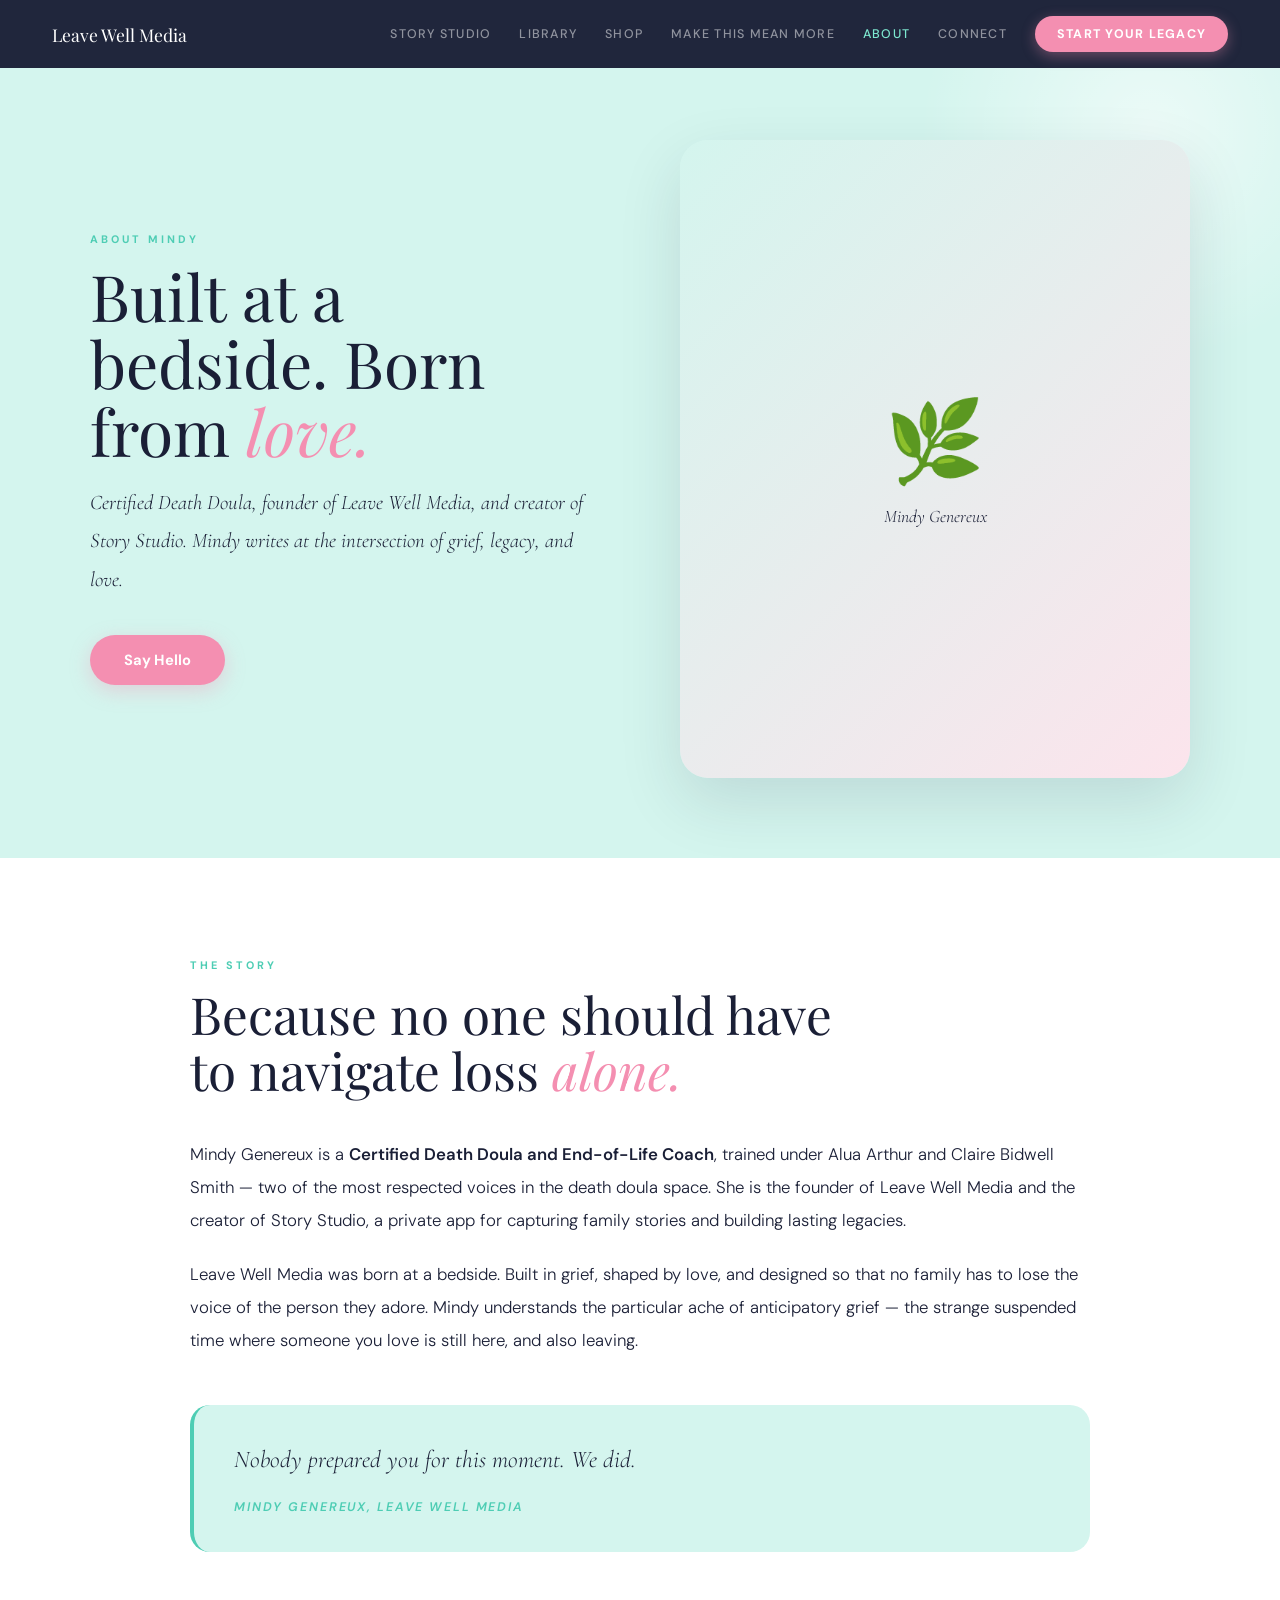
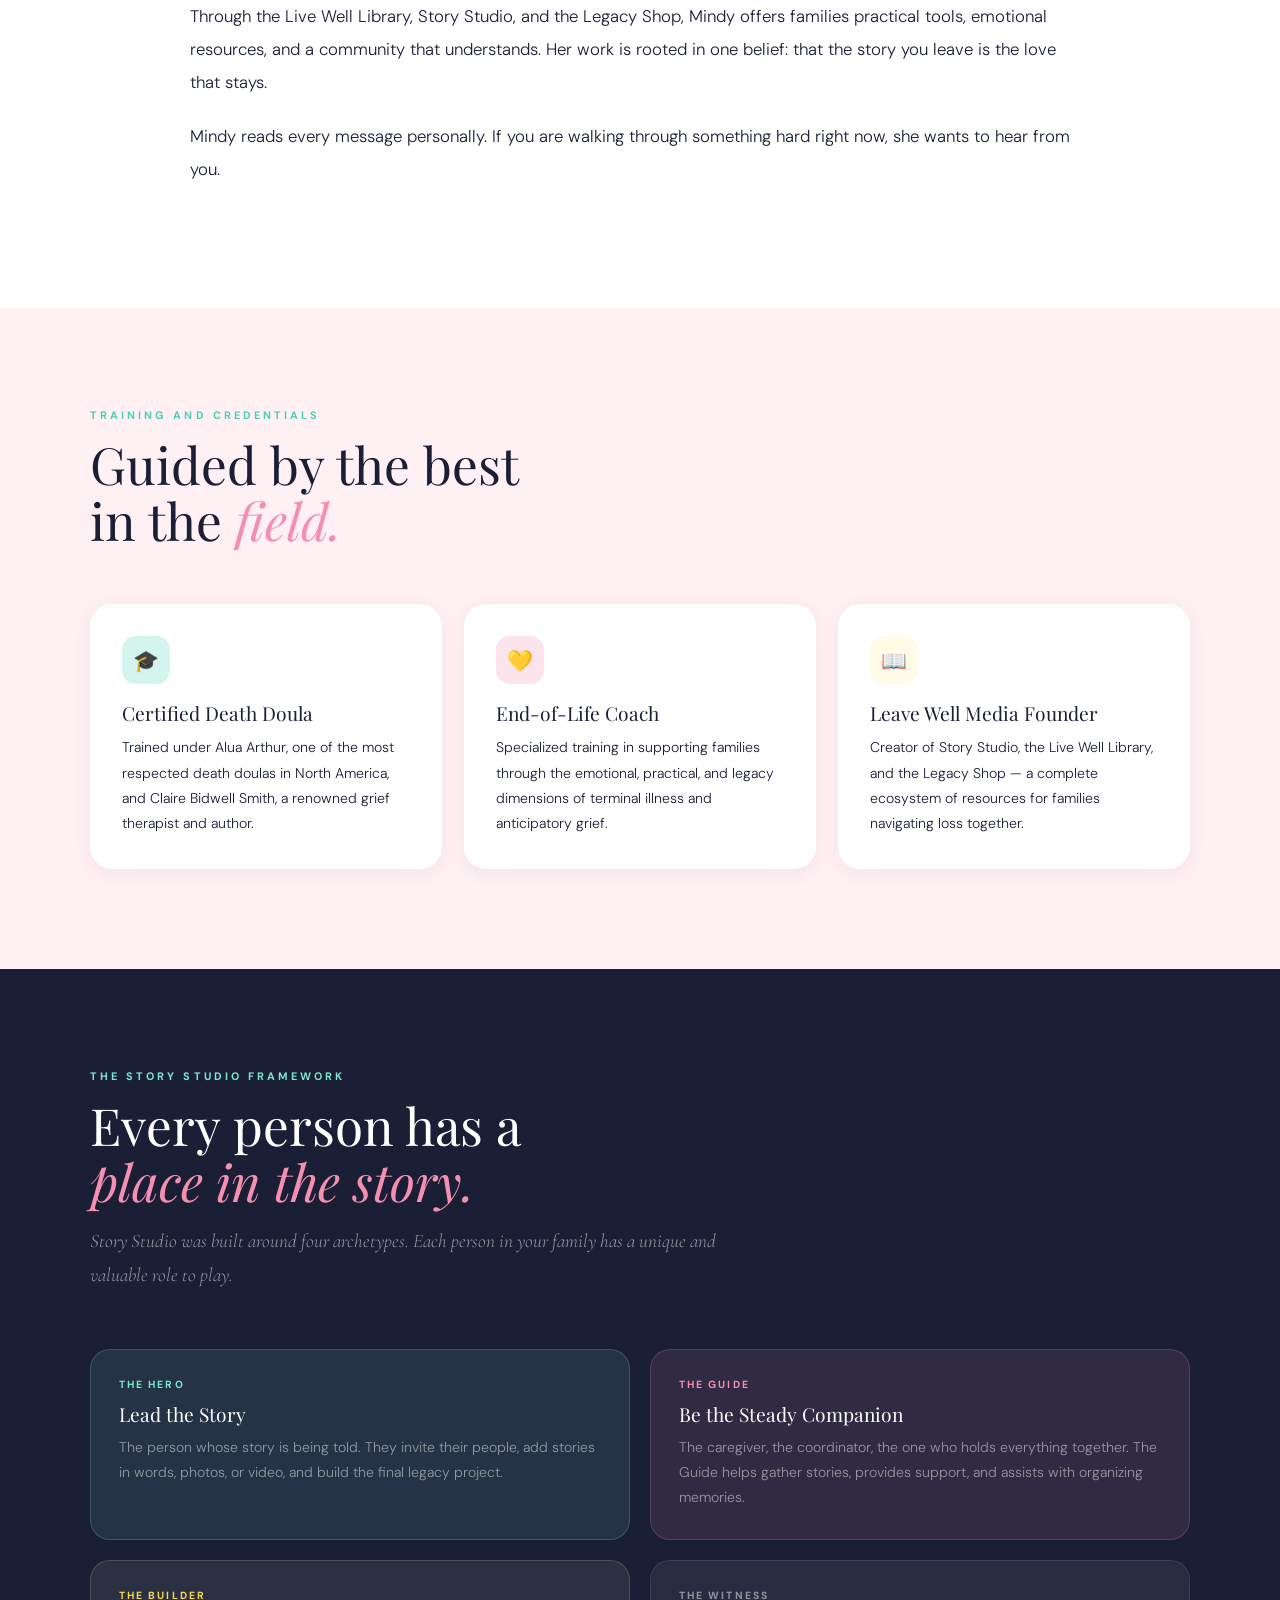
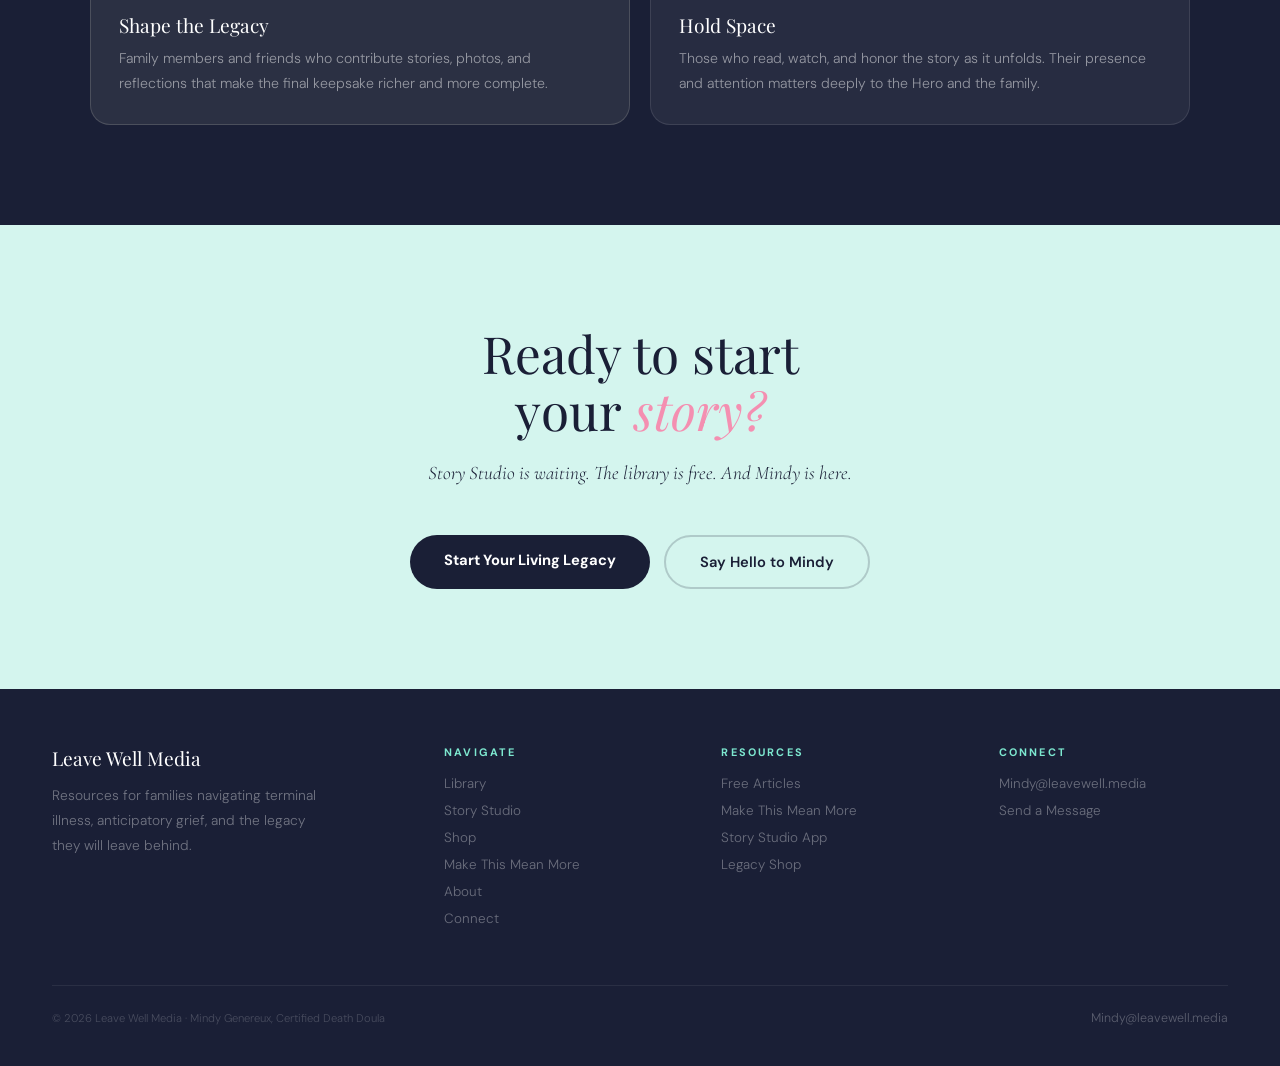
==== about/index.html @ 7abf04f5 "Force refresh all HTML files for deployment Made-with: Cursor" ====
<!DOCTYPE html>
<html lang="en">
<head>
<meta charset="UTF-8"><meta name="viewport" content="width=device-width, initial-scale=1.0">
<title>About Mindy Genereux | Leave Well Media</title>
<meta name="description" content="Mindy Genereux is a Certified Death Doula, founder of Leave Well Media, and creator of Story Studio. Trained under Alua Arthur and Claire Bidwell Smith.">
<link rel="preconnect" href="https://fonts.googleapis.com">
<link href="https://fonts.googleapis.com/css2?family=Playfair+Display:ital,wght@0,400;0,700;1,400&family=DM+Sans:wght@300;400;500;600;700&family=Cormorant+Garamond:ital,wght@0,300;0,400;1,300&display=swap" rel="stylesheet">
<style>
:root{--mint:#7de8d0;--mint-bg:#d4f5ee;--mint-deep:#4ecdb4;--pink:#f48fb1;--pink-light:#fce4ec;--blush:#fff0f4;--yellow:#fffbe6;--navy:#1a1f36;--white:#ffffff;--text:#2d3748;--cream:#fafffe;}
*{box-sizing:border-box;margin:0;padding:0;}
html{scroll-behavior:smooth;}
body{font-family:'DM Sans',sans-serif;font-weight:300;overflow-x:hidden;background:var(--cream);}
nav{position:fixed;top:0;left:0;right:0;z-index:100;padding:16px 52px;display:flex;justify-content:space-between;align-items:center;background:rgba(26,31,54,0.97);backdrop-filter:blur(10px);}
.nav-logo{font-family:'Playfair Display',serif;font-size:1.1rem;color:var(--white);text-decoration:none;}
.nav-links{display:flex;gap:28px;align-items:center;}
.nav-links a{font-size:0.78rem;font-weight:500;letter-spacing:0.1em;text-transform:uppercase;color:rgba(255,255,255,0.5);text-decoration:none;transition:color 0.2s;}
.nav-links a:hover,.nav-links a.active{color:var(--mint);}
.nav-cta{background:var(--pink);color:var(--white)!important;font-size:0.82rem;font-weight:700!important;padding:10px 22px;border-radius:22px;box-shadow:0 4px 14px rgba(244,143,177,0.35);transition:transform 0.2s;}
.nav-cta:hover{transform:translateY(-1px);}

/* HERO */
.hero{padding:140px 52px 80px;background:var(--mint-bg);position:relative;overflow:hidden;}
.hero::before{content:'';position:absolute;top:-120px;right:-120px;width:500px;height:500px;background:radial-gradient(circle,rgba(255,255,255,0.55)0%,transparent 65%);}
.hero-inner{max-width:1100px;margin:0 auto;display:grid;grid-template-columns:1fr 1fr;gap:80px;align-items:center;position:relative;z-index:1;}
.hero-eyebrow{font-size:0.68rem;font-weight:700;letter-spacing:0.28em;text-transform:uppercase;color:var(--mint-deep);display:block;margin-bottom:16px;}
.hero h1{font-family:'Playfair Display',serif;font-size:clamp(2.8rem,5vw,5rem);font-weight:400;color:var(--navy);line-height:1.05;margin-bottom:20px;}
.hero h1 em{font-style:italic;color:var(--pink);}
.hero-sub{font-family:'Cormorant Garamond',serif;font-size:1.3rem;font-style:italic;color:var(--navy);line-height:1.85;margin-bottom:36px;}
.btn-pink{background:var(--pink);color:var(--white);font-size:0.92rem;font-weight:700;padding:15px 34px;border-radius:28px;text-decoration:none;box-shadow:0 6px 20px rgba(244,143,177,0.35);transition:all 0.25s;display:inline-block;}
.btn-pink:hover{transform:translateY(-2px);}
.hero-photo{background:linear-gradient(135deg,var(--mint-bg),var(--pink-light));border-radius:28px;aspect-ratio:4/5;display:flex;align-items:center;justify-content:center;box-shadow:0 24px 64px rgba(26,31,54,0.12);}
.hero-photo-placeholder{text-align:center;}
.hero-photo-placeholder span{font-size:5rem;display:block;margin-bottom:12px;}
.hero-photo-placeholder p{font-family:'Cormorant Garamond',serif;font-size:1.1rem;font-style:italic;color:var(--navy);}

/* BIO */
.bio{padding:100px 52px;background:var(--white);}
.bio-inner{max-width:900px;margin:0 auto;}
.eyebrow{font-size:0.68rem;font-weight:700;letter-spacing:0.28em;text-transform:uppercase;color:var(--mint-deep);display:block;margin-bottom:14px;}
.bio h2{font-family:'Playfair Display',serif;font-size:clamp(2.2rem,4vw,3.6rem);font-weight:400;color:var(--navy);line-height:1.1;margin-bottom:40px;}
.bio h2 em{font-style:italic;color:var(--pink);}
.bio-text p{font-family:'DM Sans',sans-serif;font-size:1.05rem;color:var(--navy);line-height:1.95;margin-bottom:22px;}
.bio-text p strong{font-weight:600;color:var(--navy);opacity:1;}
.bio-quote{background:var(--mint-bg);border-radius:20px;padding:36px 40px;margin:48px 0;border-left:4px solid var(--mint-deep);}
.bio-quote blockquote{font-family:'Cormorant Garamond',serif;font-size:1.5rem;font-style:italic;font-weight:300;color:var(--navy);line-height:1.6;margin-bottom:16px;}
.bio-quote cite{font-size:0.78rem;font-weight:600;letter-spacing:0.15em;text-transform:uppercase;color:var(--mint-deep);}

/* TRAINING */
.training{padding:100px 52px;background:var(--blush);}
.training-inner{max-width:1100px;margin:0 auto;}
.training h2{font-family:'Playfair Display',serif;font-size:clamp(2.2rem,4vw,3.4rem);font-weight:400;color:var(--navy);line-height:1.1;margin-bottom:56px;}
.training h2 em{font-style:italic;color:var(--pink);}
.training-grid{display:grid;grid-template-columns:repeat(3,1fr);gap:22px;}
.training-card{background:var(--white);border-radius:22px;padding:32px;box-shadow:0 4px 20px rgba(26,31,54,0.06);}
.tc-icon{width:48px;height:48px;border-radius:14px;display:flex;align-items:center;justify-content:center;font-size:1.3rem;margin-bottom:18px;}
.tc-mint{background:var(--mint-bg);}
.tc-pink{background:var(--pink-light);}
.tc-yellow{background:var(--yellow);}
.training-card h3{font-family:'Playfair Display',serif;font-size:1.2rem;font-weight:400;color:var(--navy);margin-bottom:10px;line-height:1.2;}
.training-card p{font-size:0.88rem;color:var(--navy);line-height:1.8;}

/* ARCHETYPES */
.archetypes{padding:100px 52px;background:var(--navy);}
.arch-inner{max-width:1100px;margin:0 auto;}
.arch-eyebrow{font-size:0.68rem;font-weight:700;letter-spacing:0.28em;text-transform:uppercase;color:var(--mint);display:block;margin-bottom:14px;}
.archetypes h2{font-family:'Playfair Display',serif;font-size:clamp(2.2rem,4vw,3.4rem);font-weight:400;color:var(--white);line-height:1.1;margin-bottom:16px;}
.archetypes h2 em{font-style:italic;color:var(--pink);}
.arch-sub{font-family:'Cormorant Garamond',serif;font-size:1.2rem;font-style:italic;color:rgba(255,255,255,0.55);line-height:1.75;max-width:640px;margin-bottom:56px;}
.arch-grid{display:grid;grid-template-columns:repeat(2,1fr);gap:20px;}
.arch-card{border-radius:20px;padding:28px;}
.arch-mint{background:rgba(125,232,208,0.1);border:1px solid rgba(125,232,208,0.2);}
.arch-pink{background:rgba(244,143,177,0.1);border:1px solid rgba(244,143,177,0.2);}
.arch-yellow{background:rgba(255,251,230,0.08);border:1px solid rgba(255,251,230,0.15);}
.arch-white{background:rgba(255,255,255,0.06);border:1px solid rgba(255,255,255,0.1);}
.arch-label{font-size:0.65rem;font-weight:700;letter-spacing:0.2em;text-transform:uppercase;color:var(--mint);display:block;margin-bottom:10px;}
.arch-pink .arch-label{color:var(--pink);}
.arch-yellow .arch-label{color:#f9d94e;}
.arch-white .arch-label{color:rgba(255,255,255,0.5);}
.arch-card h3{font-family:'Playfair Display',serif;font-size:1.2rem;font-weight:400;color:var(--white);margin-bottom:8px;}
.arch-card p{font-size:0.88rem;color:rgba(255,255,255,0.5);line-height:1.8;}

/* CTA */
.cta{padding:100px 52px;background:var(--mint-bg);text-align:center;}
.cta h2{font-family:'Playfair Display',serif;font-size:clamp(2.4rem,4vw,4rem);font-weight:400;color:var(--navy);line-height:1.1;max-width:680px;margin:0 auto 18px;}
.cta h2 em{font-style:italic;color:var(--pink);}
.cta p{font-family:'Cormorant Garamond',serif;font-size:1.2rem;font-style:italic;color:var(--navy);max-width:480px;margin:0 auto 44px;line-height:1.85;}
.cta-btns{display:flex;gap:14px;justify-content:center;flex-wrap:wrap;}
.btn-navy{background:var(--navy);color:var(--white);font-size:0.92rem;font-weight:700;padding:15px 34px;border-radius:28px;text-decoration:none;transition:all 0.25s;display:inline-block;}
.btn-navy:hover{transform:translateY(-2px);}
.btn-outline{background:transparent;color:var(--navy);font-size:0.92rem;font-weight:600;padding:15px 34px;border-radius:28px;border:2px solid rgba(26,31,54,0.2);text-decoration:none;transition:all 0.25s;display:inline-block;}
.btn-outline:hover{border-color:var(--navy);}

/* FOOTER */
footer{background:var(--navy);padding:56px 52px 40px;}
.footer-top{display:grid;grid-template-columns:1.5fr 1fr 1fr 1fr;gap:48px;margin-bottom:48px;}
.footer-brand h3{font-family:'Playfair Display',serif;font-size:1.2rem;font-weight:400;color:var(--white);margin-bottom:12px;}
.footer-brand p{font-size:0.86rem;color:rgba(255,255,255,0.38);line-height:1.8;max-width:270px;}
.footer-col h4{font-size:0.68rem;font-weight:700;letter-spacing:0.2em;text-transform:uppercase;color:var(--mint);margin-bottom:16px;}
.footer-col a{display:block;font-size:0.84rem;color:rgba(255,255,255,0.35);text-decoration:none;margin-bottom:10px;transition:color 0.2s;}
.footer-col a:hover{color:rgba(255,255,255,0.7);}
.footer-bottom{border-top:1px solid rgba(255,255,255,0.07);padding-top:24px;display:flex;justify-content:space-between;align-items:center;flex-wrap:wrap;gap:12px;}
.footer-copy{font-size:0.7rem;color:rgba(255,255,255,0.2);}
.footer-email{font-size:0.78rem;color:rgba(255,255,255,0.28);text-decoration:none;}
.footer-email:hover{color:var(--mint);}

.fade-up{opacity:0;transform:translateY(18px);transition:opacity 0.7s,transform 0.7s;}
.fade-up.visible{opacity:1;transform:translateY(0);}
@media(max-width:900px){
  .hero-inner,.training-grid,.arch-grid{grid-template-columns:1fr;}
  .hero-photo{display:none;}
  nav{padding:12px 20px;} .nav-links{display:none;}
  .bio,.training,.archetypes,.cta{padding:72px 24px;}
  .footer-top{grid-template-columns:1fr 1fr;gap:28px;}
}
</style>
</head>
<body>
<nav>
  <a href="/" class="nav-logo">Leave Well Media</a>
  <div class="nav-links">
    <a href="/story-studio/">Story Studio</a>
    <a href="/live-well-library/">Library</a>
    <a href="/legacy-shop/">Shop</a>
    <a href="/make-this-mean-more/">Make This Mean More</a>
    <a href="/about/" class="active">About</a>
    <a href="/connect/">Connect</a>
    <a href="https://storystudio.media" class="nav-cta" target="_blank">Start Your Legacy</a>
  </div>
</nav>

<section class="hero">
  <div class="hero-inner">
    <div>
      <span class="hero-eyebrow">About Mindy</span>
      <h1>Built at a<br>bedside. Born<br>from <em>love.</em></h1>
      <p class="hero-sub">Certified Death Doula, founder of Leave Well Media, and creator of Story Studio. Mindy writes at the intersection of grief, legacy, and love.</p>
      <a href="/connect/" class="btn-pink">Say Hello</a>
    </div>
    <div class="hero-photo">
      <div class="hero-photo-placeholder">
        <span>🌿</span>
        <p>Mindy Genereux</p>
      </div>
    </div>
  </div>
</section>

<section class="bio">
  <div class="bio-inner">
    <span class="eyebrow">The Story</span>
    <h2 class="fade-up">Because no one should have<br>to navigate loss <em>alone.</em></h2>
    <div class="bio-text">
      <p>Mindy Genereux is a <strong>Certified Death Doula and End-of-Life Coach</strong>, trained under Alua Arthur and Claire Bidwell Smith — two of the most respected voices in the death doula space. She is the founder of Leave Well Media and the creator of Story Studio, a private app for capturing family stories and building lasting legacies.</p>
      <p>Leave Well Media was born at a bedside. Built in grief, shaped by love, and designed so that no family has to lose the voice of the person they adore. Mindy understands the particular ache of anticipatory grief — the strange suspended time where someone you love is still here, and also leaving.</p>
      <div class="bio-quote">
        <blockquote>Nobody prepared you for this moment. We did.</blockquote>
        <cite>Mindy Genereux, Leave Well Media</cite>
      </div>
      <p>Through the Live Well Library, Story Studio, and the Legacy Shop, Mindy offers families practical tools, emotional resources, and a community that understands. Her work is rooted in one belief: that the story you leave is the love that stays.</p>
      <p>Mindy reads every message personally. If you are walking through something hard right now, she wants to hear from you.</p>
    </div>
  </div>
</section>

<section class="training">
  <div class="training-inner">
    <span class="eyebrow">Training and Credentials</span>
    <h2 class="fade-up">Guided by the best<br>in the <em>field.</em></h2>
    <div class="training-grid">
      <div class="training-card fade-up">
        <div class="tc-icon tc-mint">🎓</div>
        <h3>Certified Death Doula</h3>
        <p>Trained under Alua Arthur, one of the most respected death doulas in North America, and Claire Bidwell Smith, a renowned grief therapist and author.</p>
      </div>
      <div class="training-card fade-up">
        <div class="tc-icon tc-pink">💛</div>
        <h3>End-of-Life Coach</h3>
        <p>Specialized training in supporting families through the emotional, practical, and legacy dimensions of terminal illness and anticipatory grief.</p>
      </div>
      <div class="training-card fade-up">
        <div class="tc-icon tc-yellow">📖</div>
        <h3>Leave Well Media Founder</h3>
        <p>Creator of Story Studio, the Live Well Library, and the Legacy Shop — a complete ecosystem of resources for families navigating loss together.</p>
      </div>
    </div>
  </div>
</section>

<section class="archetypes">
  <div class="arch-inner">
    <span class="arch-eyebrow">The Story Studio Framework</span>
    <h2 class="fade-up">Every person has a<br><em>place in the story.</em></h2>
    <p class="arch-sub">Story Studio was built around four archetypes. Each person in your family has a unique and valuable role to play.</p>
    <div class="arch-grid">
      <div class="arch-card arch-mint fade-up">
        <span class="arch-label">The Hero</span>
        <h3>Lead the Story</h3>
        <p>The person whose story is being told. They invite their people, add stories in words, photos, or video, and build the final legacy project.</p>
      </div>
      <div class="arch-card arch-pink fade-up">
        <span class="arch-label">The Guide</span>
        <h3>Be the Steady Companion</h3>
        <p>The caregiver, the coordinator, the one who holds everything together. The Guide helps gather stories, provides support, and assists with organizing memories.</p>
      </div>
      <div class="arch-card arch-yellow fade-up">
        <span class="arch-label">The Builder</span>
        <h3>Shape the Legacy</h3>
        <p>Family members and friends who contribute stories, photos, and reflections that make the final keepsake richer and more complete.</p>
      </div>
      <div class="arch-card arch-white fade-up">
        <span class="arch-label">The Witness</span>
        <h3>Hold Space</h3>
        <p>Those who read, watch, and honor the story as it unfolds. Their presence and attention matters deeply to the Hero and the family.</p>
      </div>
    </div>
  </div>
</section>

<section class="cta">
  <h2 class="fade-up">Ready to start<br>your <em>story?</em></h2>
  <p>Story Studio is waiting. The library is free. And Mindy is here.</p>
  <div class="cta-btns">
    <a href="https://storystudio.media" class="btn-navy" target="_blank">Start Your Living Legacy</a>
    <a href="/connect/" class="btn-outline">Say Hello to Mindy</a>
  </div>
</section>

<footer>
  <div class="footer-top">
    <div class="footer-brand"><h3>Leave Well Media</h3><p>Resources for families navigating terminal illness, anticipatory grief, and the legacy they will leave behind.</p></div>
    <div class="footer-col"><h4>Navigate</h4><a href="/live-well-library/">Library</a><a href="/story-studio/">Story Studio</a><a href="/legacy-shop/">Shop</a><a href="/make-this-mean-more/">Make This Mean More</a><a href="/about/">About</a><a href="/connect/">Connect</a></div>
    <div class="footer-col"><h4>Resources</h4><a href="/live-well-library/">Free Articles</a><a href="/make-this-mean-more/">Make This Mean More</a><a href="https://storystudio.media" target="_blank">Story Studio App</a><a href="/legacy-shop/">Legacy Shop</a></div>
    <div class="footer-col"><h4>Connect</h4><a href="mailto:Mindy@leavewell.media">Mindy@leavewell.media</a><a href="/connect/">Send a Message</a></div>
  </div>
  <div class="footer-bottom">
    <span class="footer-copy">© 2026 Leave Well Media · Mindy Genereux, Certified Death Doula</span>
    <a href="mailto:Mindy@leavewell.media" class="footer-email">Mindy@leavewell.media</a>
  </div>
</footer>
<script>
const obs=new IntersectionObserver(e=>{e.forEach(el=>{if(el.isIntersecting){el.target.classList.add('visible');obs.unobserve(el.target);}});},{threshold:0.08});
document.querySelectorAll('.fade-up').forEach(el=>obs.observe(el));
</script>
<script defer src="/_vercel/insights/script.js"></script>
</body>
</html>
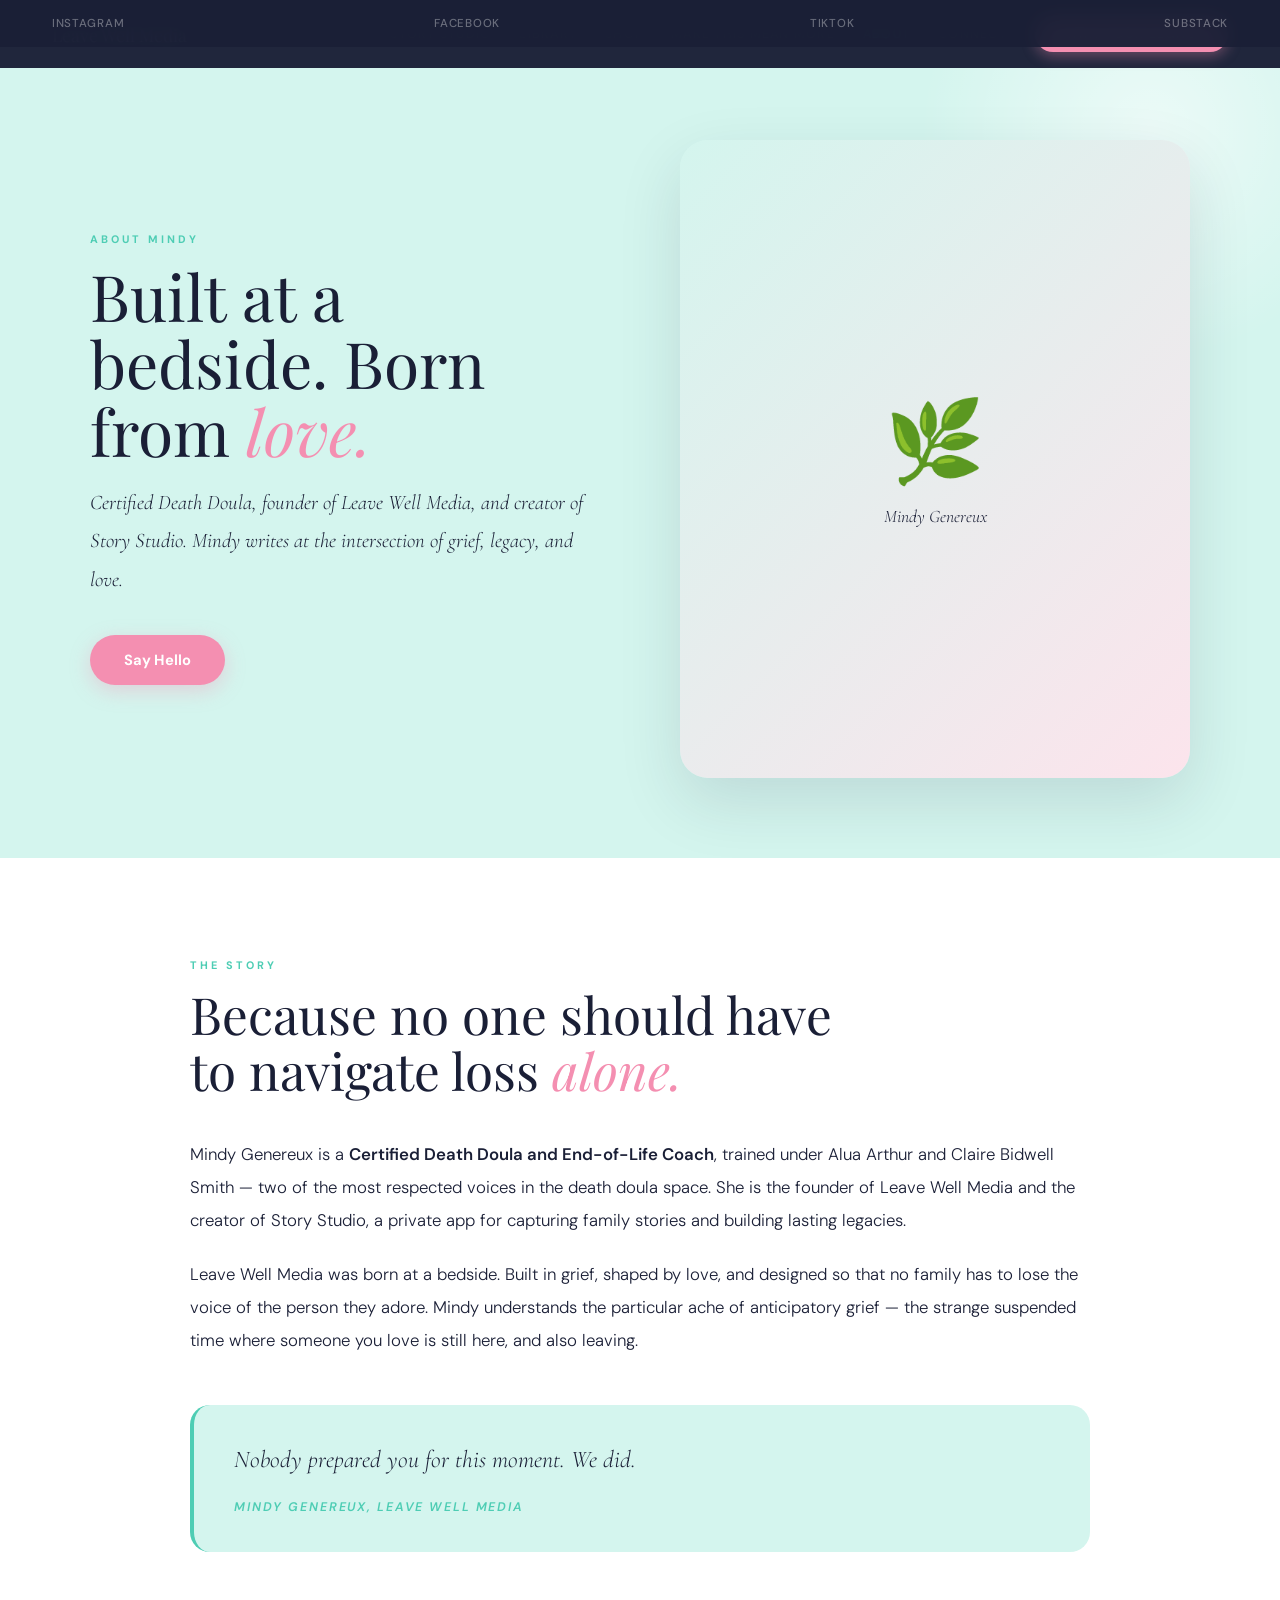
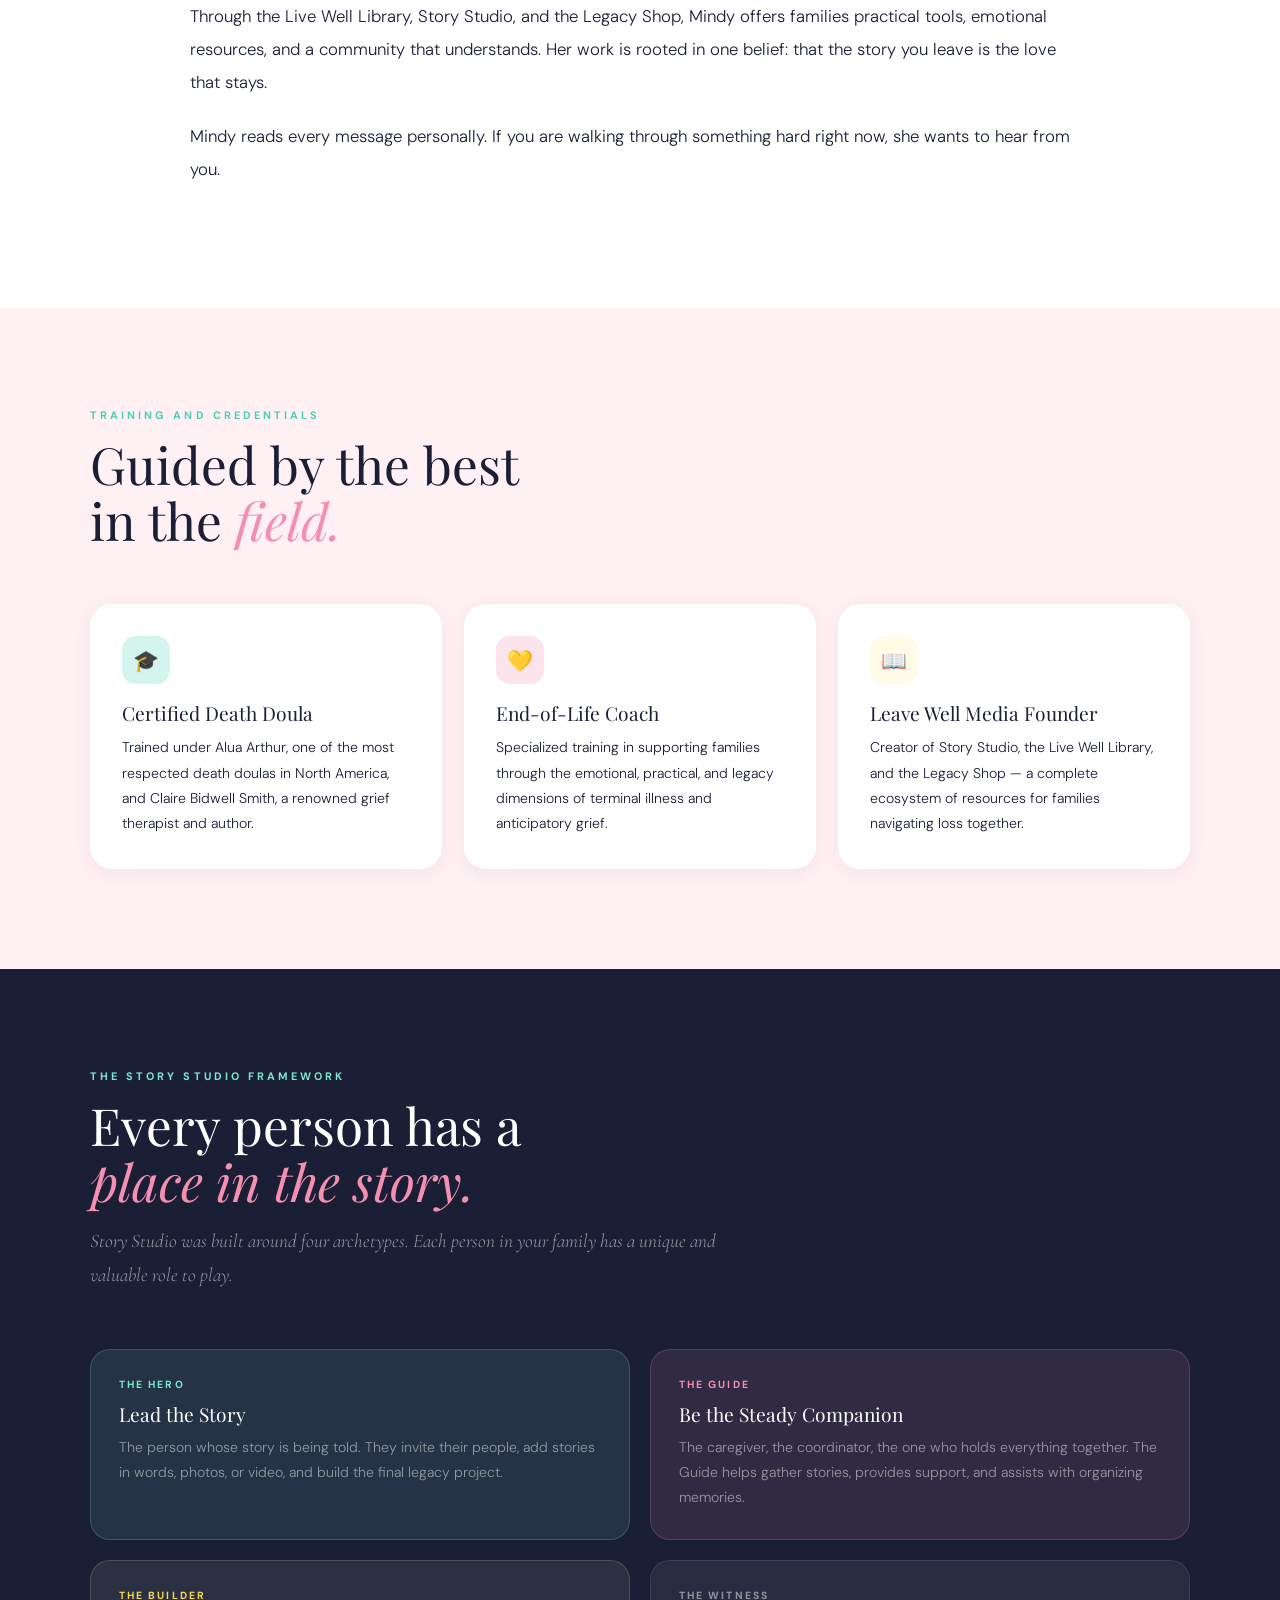
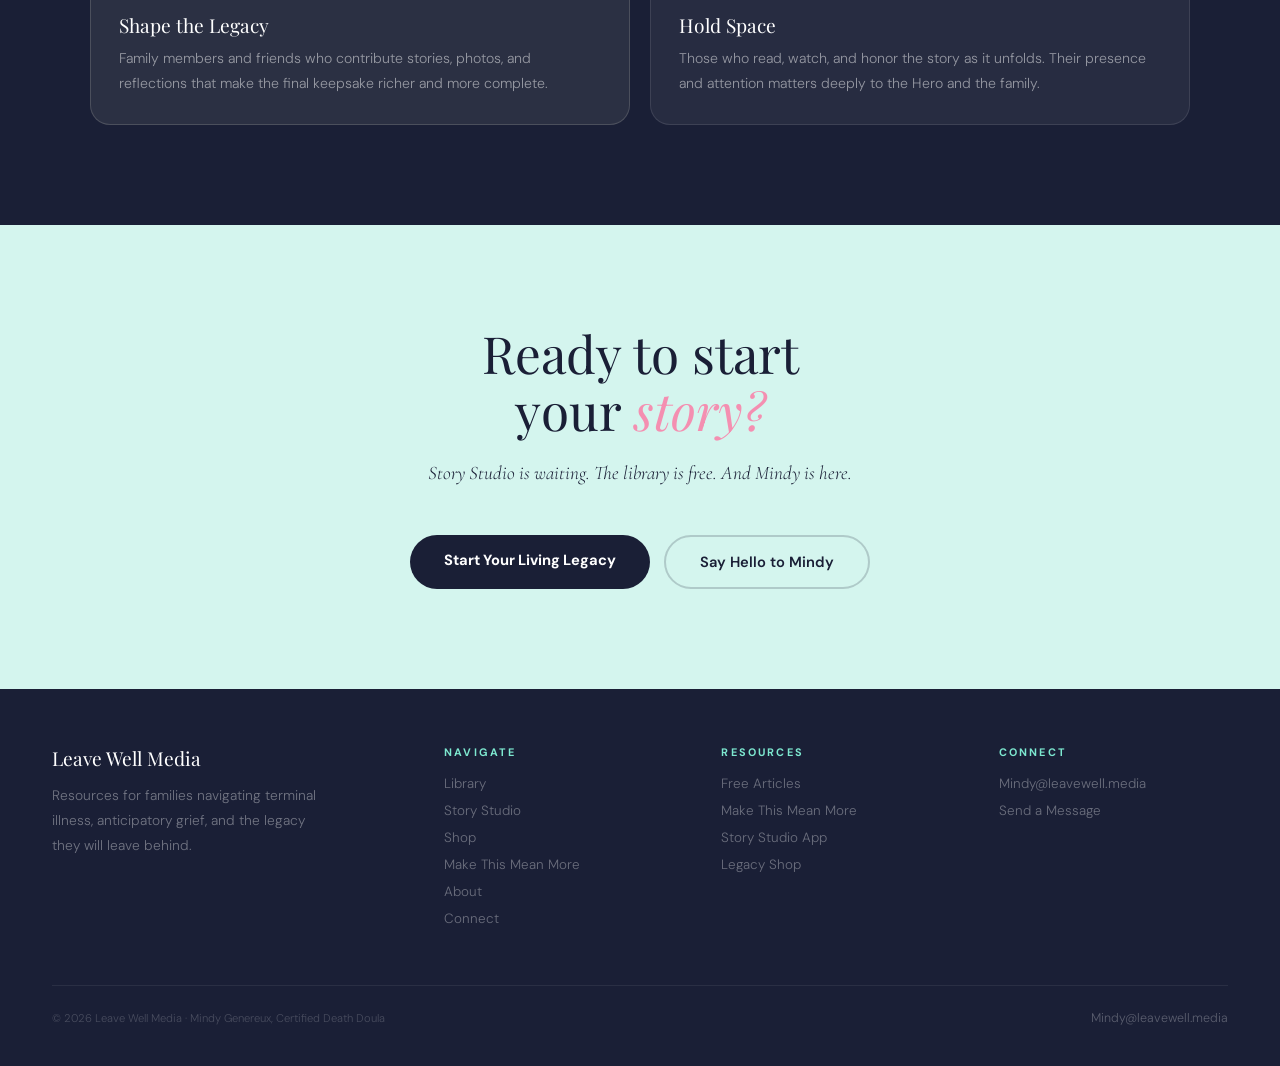
==== commit 34c46d94: "Add Instagram, Facebook, TikTok, Substack links to footer sitewide Made-with: Cursor" ====
--- a/about/index.html
+++ b/about/index.html
@@ -103,6 +103,10 @@
 .footer-copy{font-size:0.7rem;color:rgba(255,255,255,0.2);}
 .footer-email{font-size:0.78rem;color:rgba(255,255,255,0.28);text-decoration:none;}
 .footer-email:hover{color:var(--mint);}
+.footer-bottom-right{display:flex;flex-wrap:wrap;align-items:center;gap:16px 24px;justify-content:flex-end;}
+.footer-social{display:flex;flex-wrap:wrap;align-items:center;gap:12px 18px;}
+.footer-social a{font-size:0.72rem;font-weight:500;letter-spacing:0.06em;text-transform:uppercase;color:rgba(255,255,255,0.35);text-decoration:none;transition:color 0.2s;}
+.footer-social a:hover{color:var(--mint);}
 
 .fade-up{opacity:0;transform:translateY(18px);transition:opacity 0.7s,transform 0.7s;}
 .fade-up.visible{opacity:1;transform:translateY(0);}
@@ -235,7 +239,15 @@
   </div>
   <div class="footer-bottom">
     <span class="footer-copy">© 2026 Leave Well Media · Mindy Genereux, Certified Death Doula</span>
-    <a href="mailto:Mindy@leavewell.media" class="footer-email">Mindy@leavewell.media</a>
+    <div class="footer-bottom-right">
+      <a href="mailto:Mindy@leavewell.media" class="footer-email">Mindy@leavewell.media</a>
+      <nav class="footer-social" aria-label="Follow on social media">
+        <a href="https://www.instagram.com/mindy_genereux/" target="_blank" rel="noopener noreferrer">Instagram</a>
+        <a href="https://www.facebook.com/mindygenereux" target="_blank" rel="noopener noreferrer">Facebook</a>
+        <a href="https://www.tiktok.com/@mindygenereux" target="_blank" rel="noopener noreferrer">TikTok</a>
+        <a href="https://mindygenereux.substack.com/" target="_blank" rel="noopener noreferrer">Substack</a>
+      </nav>
+    </div>
   </div>
 </footer>
 <script>
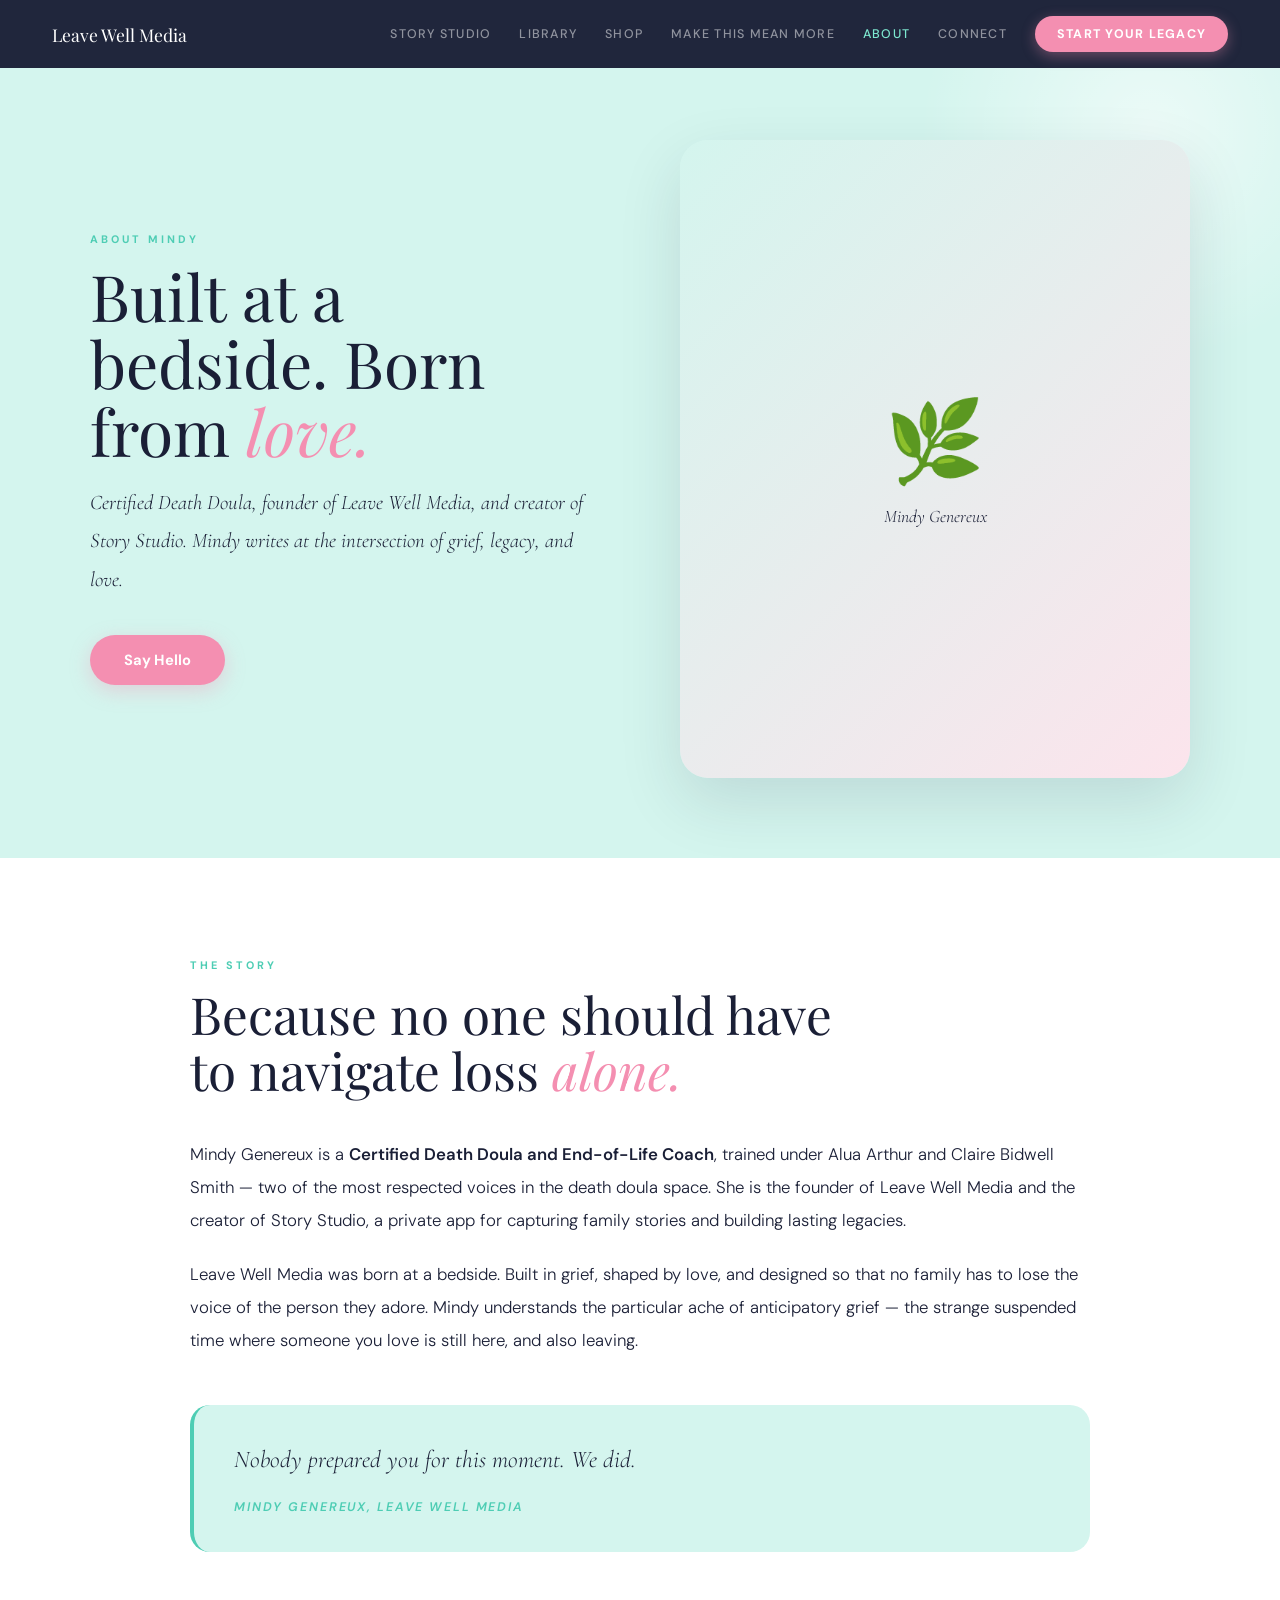
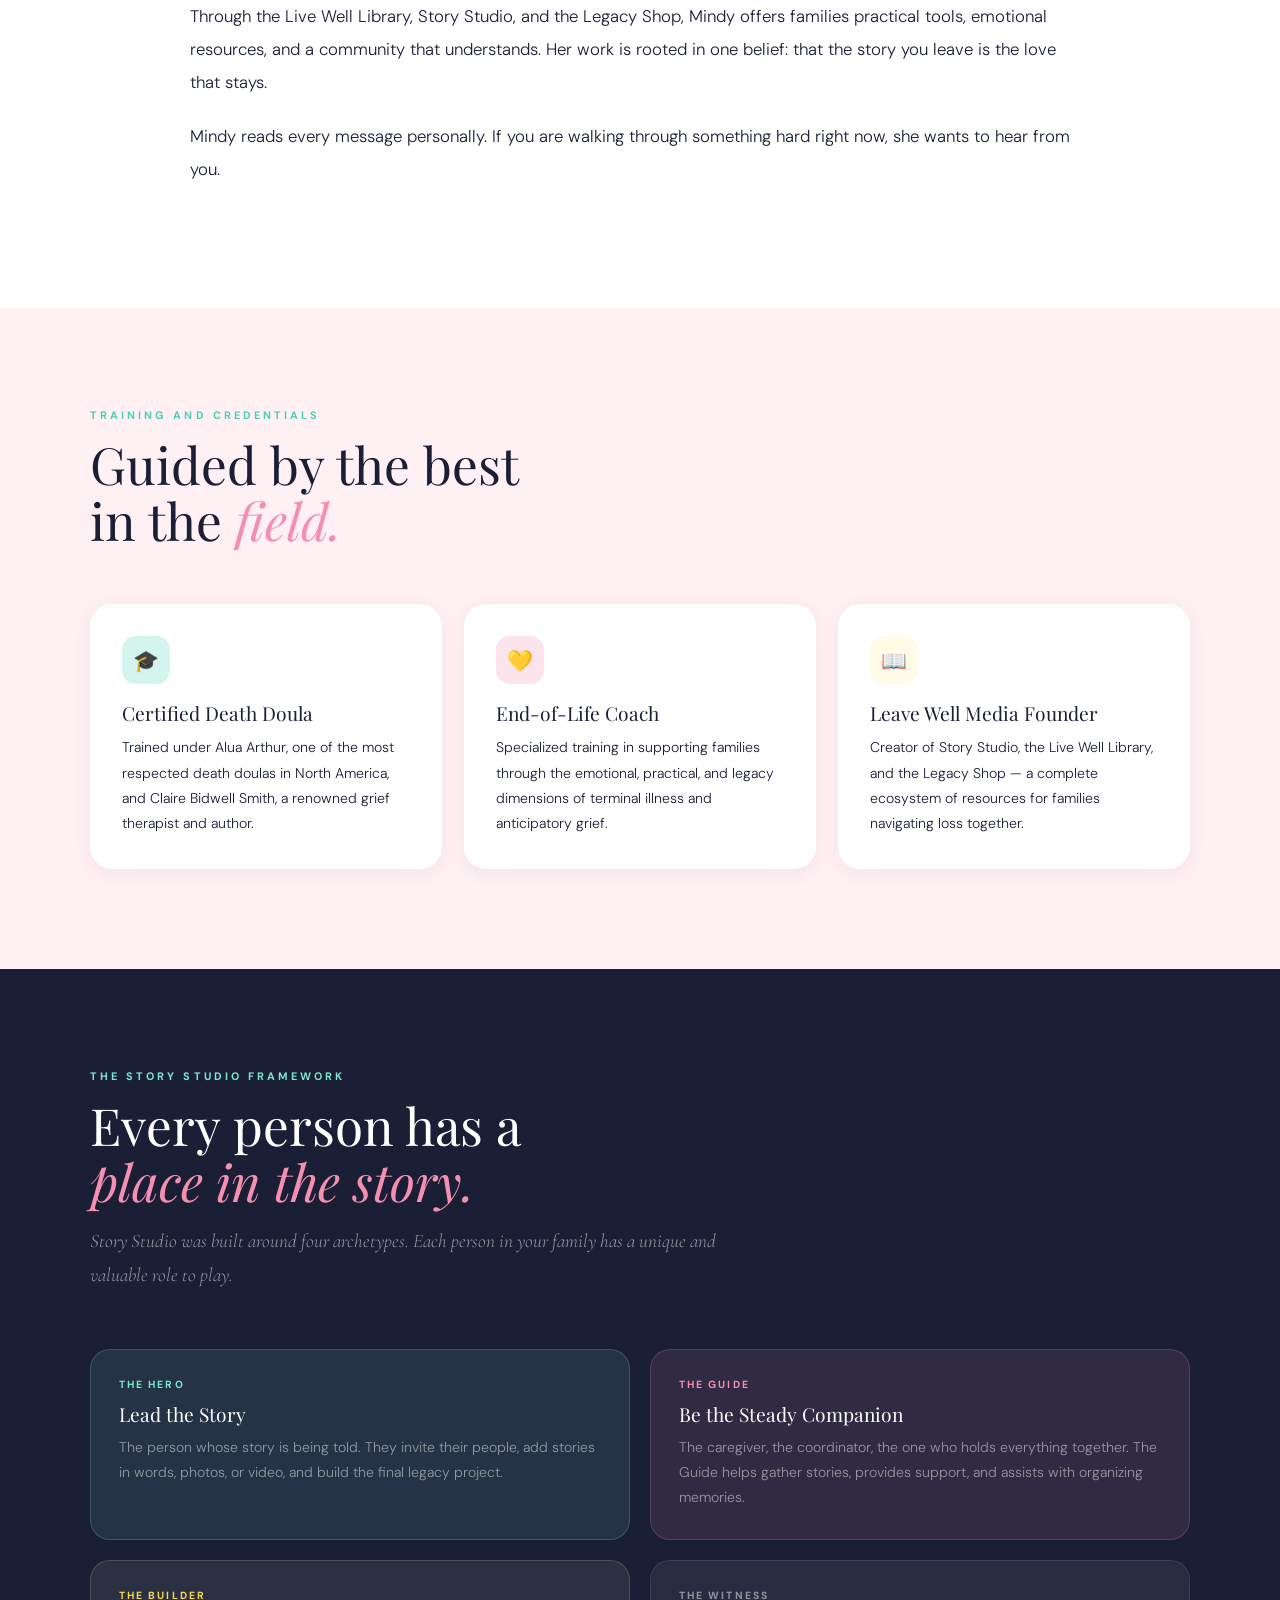
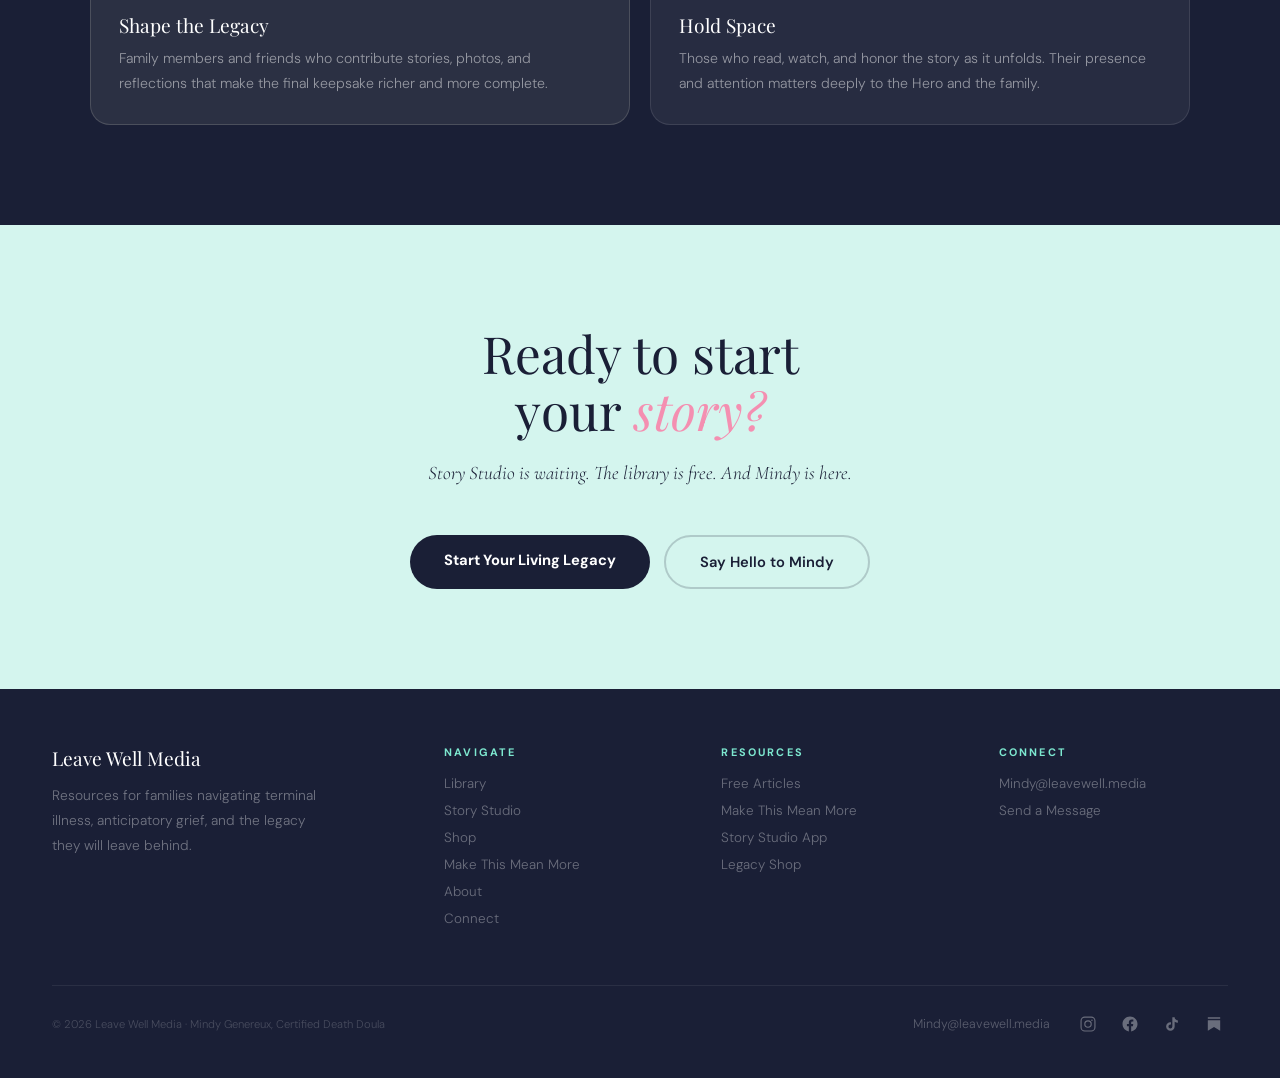
==== commit cab701df: "Fix footer social links: use div instead of nav to prevent header conflict, add SVG icons Changed <n" ====
--- a/about/index.html
+++ b/about/index.html
@@ -104,9 +104,10 @@
 .footer-email{font-size:0.78rem;color:rgba(255,255,255,0.28);text-decoration:none;}
 .footer-email:hover{color:var(--mint);}
 .footer-bottom-right{display:flex;flex-wrap:wrap;align-items:center;gap:16px 24px;justify-content:flex-end;}
-.footer-social{display:flex;flex-wrap:wrap;align-items:center;gap:12px 18px;}
-.footer-social a{font-size:0.72rem;font-weight:500;letter-spacing:0.06em;text-transform:uppercase;color:rgba(255,255,255,0.35);text-decoration:none;transition:color 0.2s;}
+.footer-social{display:flex;align-items:center;gap:14px;}
+.footer-social a{display:flex;align-items:center;justify-content:center;width:28px;height:28px;color:rgba(255,255,255,0.35);text-decoration:none;transition:color 0.25s;}
 .footer-social a:hover{color:var(--mint);}
+.footer-social svg{width:18px;height:18px;fill:currentColor;}
 
 .fade-up{opacity:0;transform:translateY(18px);transition:opacity 0.7s,transform 0.7s;}
 .fade-up.visible{opacity:1;transform:translateY(0);}
@@ -241,12 +242,12 @@
     <span class="footer-copy">© 2026 Leave Well Media · Mindy Genereux, Certified Death Doula</span>
     <div class="footer-bottom-right">
       <a href="mailto:Mindy@leavewell.media" class="footer-email">Mindy@leavewell.media</a>
-      <nav class="footer-social" aria-label="Follow on social media">
-        <a href="https://www.instagram.com/mindy_genereux/" target="_blank" rel="noopener noreferrer">Instagram</a>
-        <a href="https://www.facebook.com/mindygenereux" target="_blank" rel="noopener noreferrer">Facebook</a>
-        <a href="https://www.tiktok.com/@mindygenereux" target="_blank" rel="noopener noreferrer">TikTok</a>
-        <a href="https://mindygenereux.substack.com/" target="_blank" rel="noopener noreferrer">Substack</a>
-      </nav>
+      <div class="footer-social" role="navigation" aria-label="Follow on social media">
+        <a href="https://www.instagram.com/mindy_genereux/" target="_blank" rel="noopener noreferrer" aria-label="Instagram"><svg viewBox="0 0 24 24"><path d="M7.75 2h8.5A5.75 5.75 0 0 1 22 7.75v8.5A5.75 5.75 0 0 1 16.25 22h-8.5A5.75 5.75 0 0 1 2 16.25v-8.5A5.75 5.75 0 0 1 7.75 2Zm0 1.5A4.25 4.25 0 0 0 3.5 7.75v8.5A4.25 4.25 0 0 0 7.75 20.5h8.5a4.25 4.25 0 0 0 4.25-4.25v-8.5A4.25 4.25 0 0 0 16.25 3.5ZM12 7a5 5 0 1 1 0 10 5 5 0 0 1 0-10Zm0 1.5a3.5 3.5 0 1 0 0 7 3.5 3.5 0 0 0 0-7Zm5.25-2.5a1 1 0 1 1 0 2 1 1 0 0 1 0-2Z"/></svg></a>
+        <a href="https://www.facebook.com/mindygenereux" target="_blank" rel="noopener noreferrer" aria-label="Facebook"><svg viewBox="0 0 24 24"><path d="M22 12c0-5.523-4.477-10-10-10S2 6.477 2 12c0 4.991 3.657 9.128 8.438 9.878v-6.987h-2.54V12h2.54V9.797c0-2.506 1.492-3.89 3.777-3.89 1.094 0 2.238.195 2.238.195v2.46h-1.26c-1.243 0-1.63.771-1.63 1.562V12h2.773l-.443 2.89h-2.33v6.988C18.343 21.128 22 16.991 22 12Z"/></svg></a>
+        <a href="https://www.tiktok.com/@mindygenereux" target="_blank" rel="noopener noreferrer" aria-label="TikTok"><svg viewBox="0 0 24 24"><path d="M16.6 5.82A4.278 4.278 0 0 1 15.54 3h-3.09v12.4a2.592 2.592 0 0 1-2.59 2.5c-1.42 0-2.6-1.16-2.6-2.6 0-1.72 1.66-3.01 3.37-2.48V9.66c-3.45-.46-6.47 2.22-6.47 5.64 0 3.33 2.76 5.7 5.69 5.7 3.14 0 5.69-2.55 5.69-5.7V9.01a7.35 7.35 0 0 0 4.3 1.38V7.3s-1.88.09-3.24-1.48Z"/></svg></a>
+        <a href="https://mindygenereux.substack.com/" target="_blank" rel="noopener noreferrer" aria-label="Substack"><svg viewBox="0 0 24 24"><path d="M3.75 3h16.5v2.1H3.75Zm0 4.05h16.5v2.1H3.75ZM20.25 9.15V21L12 16.05 3.75 21V9.15h16.5Z"/></svg></a>
+      </div>
     </div>
   </div>
 </footer>
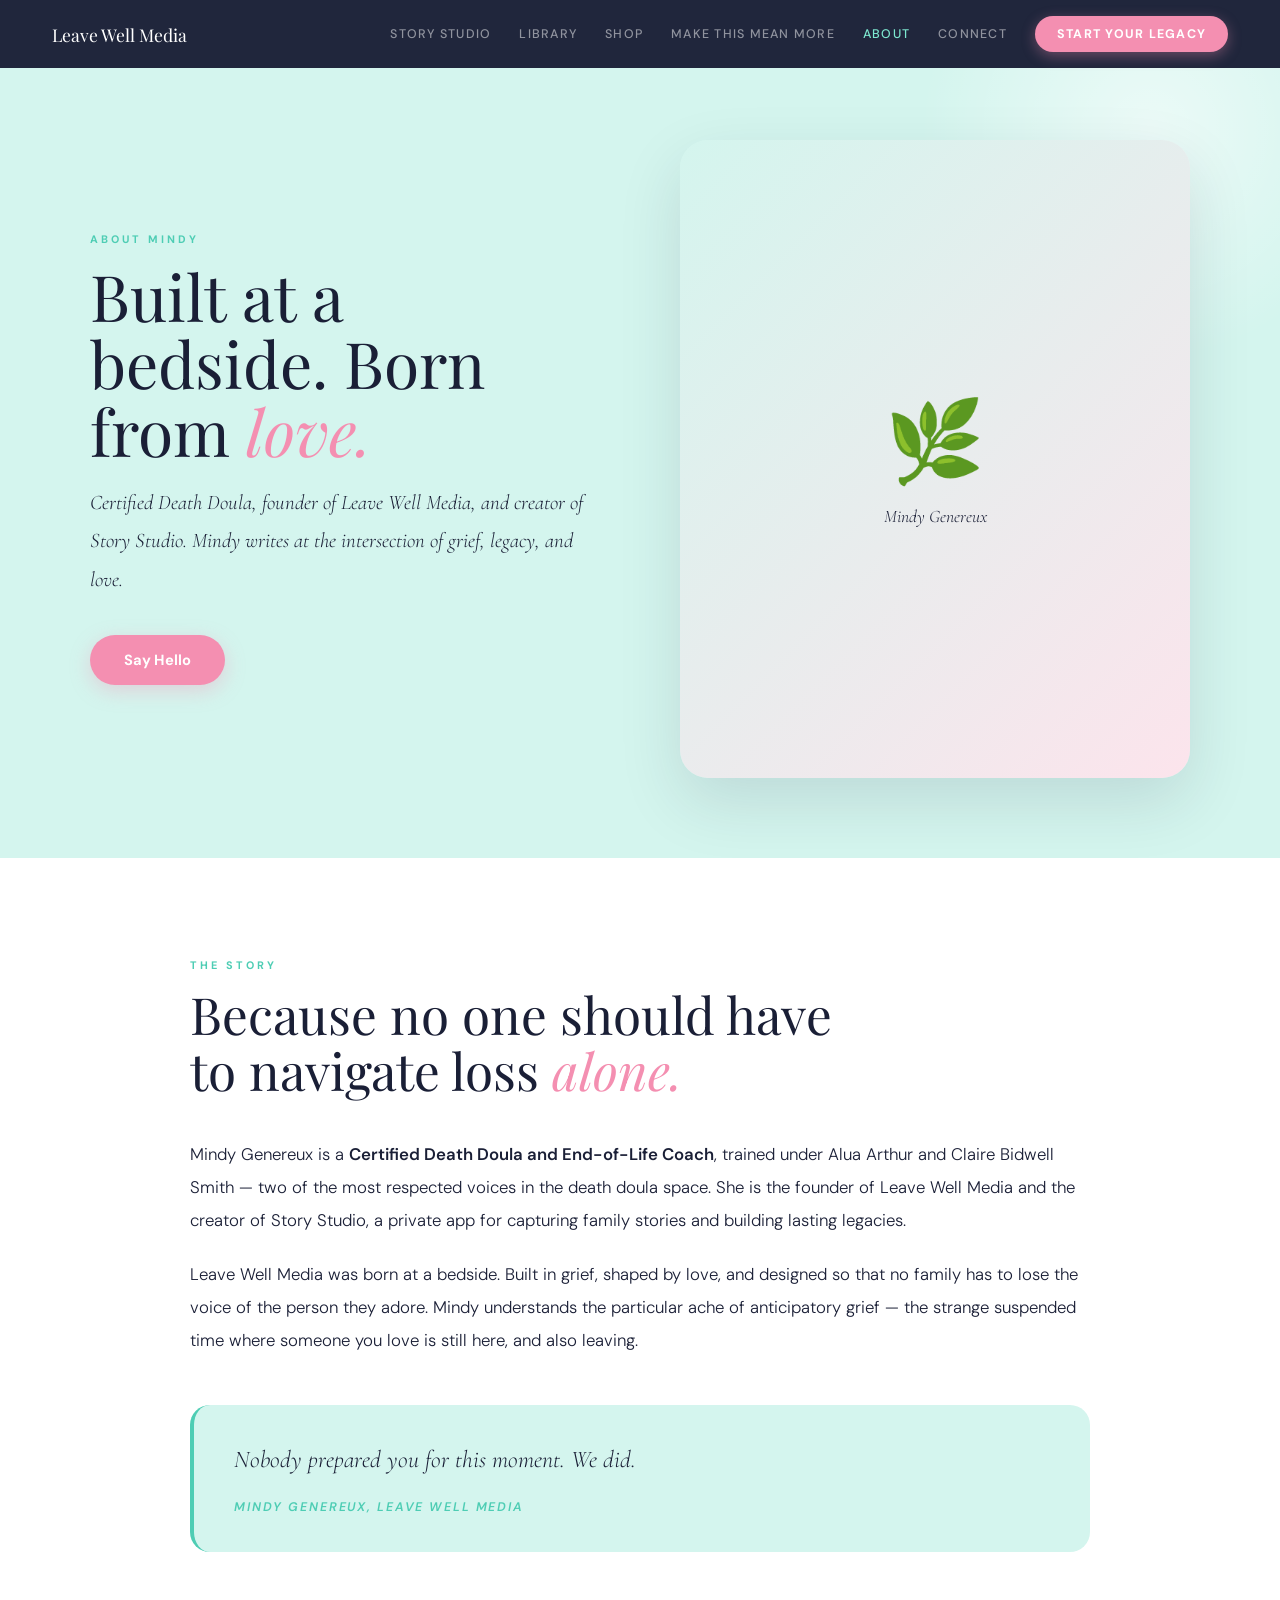
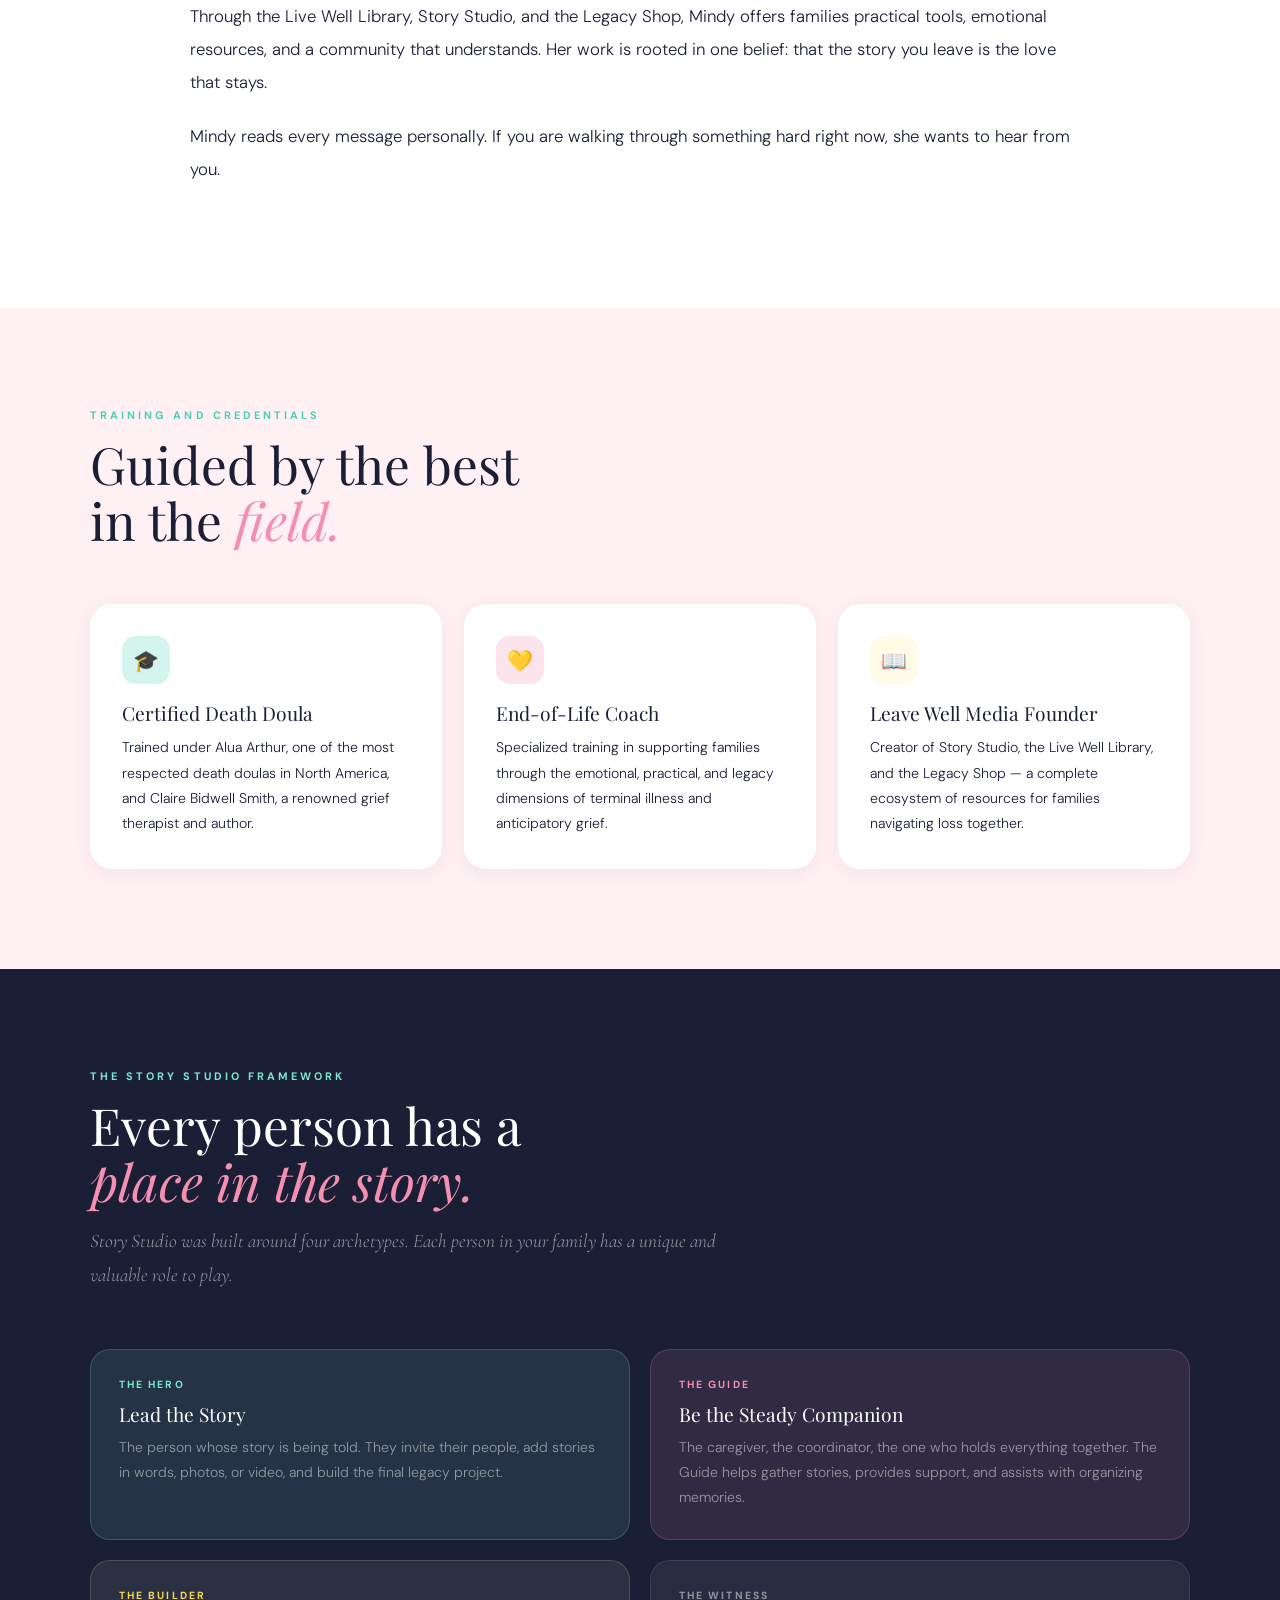
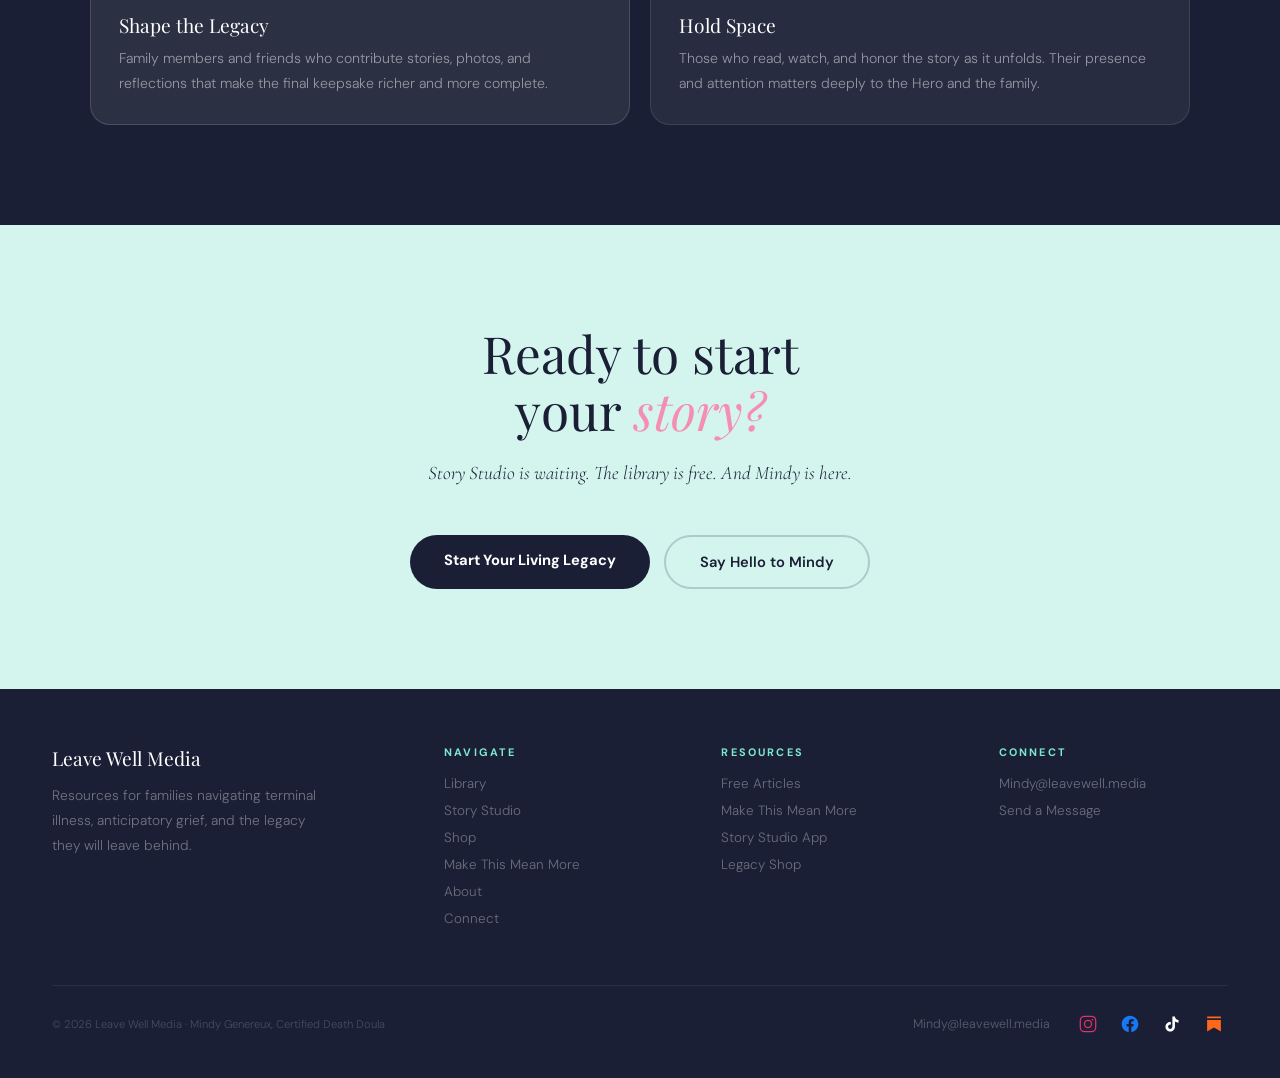
==== commit a4e4c765: "Style footer social icons with brand colours Instagram #E1306C, Facebook #1877F2, TikTok white, Subs" ====
--- a/about/index.html
+++ b/about/index.html
@@ -105,9 +105,13 @@
 .footer-email:hover{color:var(--mint);}
 .footer-bottom-right{display:flex;flex-wrap:wrap;align-items:center;gap:16px 24px;justify-content:flex-end;}
 .footer-social{display:flex;align-items:center;gap:14px;}
-.footer-social a{display:flex;align-items:center;justify-content:center;width:28px;height:28px;color:rgba(255,255,255,0.35);text-decoration:none;transition:color 0.25s;}
-.footer-social a:hover{color:var(--mint);}
-.footer-social svg{width:18px;height:18px;fill:currentColor;}
+.footer-social a{display:flex;align-items:center;justify-content:center;width:28px;height:28px;text-decoration:none;transition:opacity 0.25s;}
+.footer-social a:hover{opacity:0.7;}
+.footer-social svg{width:20px;height:20px;fill:currentColor;}
+.footer-social .si-ig{color:#E1306C;}
+.footer-social .si-fb{color:#1877F2;}
+.footer-social .si-tt{color:#fff;}
+.footer-social .si-ss{color:#FF6719;}
 
 .fade-up{opacity:0;transform:translateY(18px);transition:opacity 0.7s,transform 0.7s;}
 .fade-up.visible{opacity:1;transform:translateY(0);}
@@ -243,10 +247,10 @@
     <div class="footer-bottom-right">
       <a href="mailto:Mindy@leavewell.media" class="footer-email">Mindy@leavewell.media</a>
       <div class="footer-social" role="navigation" aria-label="Follow on social media">
-        <a href="https://www.instagram.com/mindy_genereux/" target="_blank" rel="noopener noreferrer" aria-label="Instagram"><svg viewBox="0 0 24 24"><path d="M7.75 2h8.5A5.75 5.75 0 0 1 22 7.75v8.5A5.75 5.75 0 0 1 16.25 22h-8.5A5.75 5.75 0 0 1 2 16.25v-8.5A5.75 5.75 0 0 1 7.75 2Zm0 1.5A4.25 4.25 0 0 0 3.5 7.75v8.5A4.25 4.25 0 0 0 7.75 20.5h8.5a4.25 4.25 0 0 0 4.25-4.25v-8.5A4.25 4.25 0 0 0 16.25 3.5ZM12 7a5 5 0 1 1 0 10 5 5 0 0 1 0-10Zm0 1.5a3.5 3.5 0 1 0 0 7 3.5 3.5 0 0 0 0-7Zm5.25-2.5a1 1 0 1 1 0 2 1 1 0 0 1 0-2Z"/></svg></a>
-        <a href="https://www.facebook.com/mindygenereux" target="_blank" rel="noopener noreferrer" aria-label="Facebook"><svg viewBox="0 0 24 24"><path d="M22 12c0-5.523-4.477-10-10-10S2 6.477 2 12c0 4.991 3.657 9.128 8.438 9.878v-6.987h-2.54V12h2.54V9.797c0-2.506 1.492-3.89 3.777-3.89 1.094 0 2.238.195 2.238.195v2.46h-1.26c-1.243 0-1.63.771-1.63 1.562V12h2.773l-.443 2.89h-2.33v6.988C18.343 21.128 22 16.991 22 12Z"/></svg></a>
-        <a href="https://www.tiktok.com/@mindygenereux" target="_blank" rel="noopener noreferrer" aria-label="TikTok"><svg viewBox="0 0 24 24"><path d="M16.6 5.82A4.278 4.278 0 0 1 15.54 3h-3.09v12.4a2.592 2.592 0 0 1-2.59 2.5c-1.42 0-2.6-1.16-2.6-2.6 0-1.72 1.66-3.01 3.37-2.48V9.66c-3.45-.46-6.47 2.22-6.47 5.64 0 3.33 2.76 5.7 5.69 5.7 3.14 0 5.69-2.55 5.69-5.7V9.01a7.35 7.35 0 0 0 4.3 1.38V7.3s-1.88.09-3.24-1.48Z"/></svg></a>
-        <a href="https://mindygenereux.substack.com/" target="_blank" rel="noopener noreferrer" aria-label="Substack"><svg viewBox="0 0 24 24"><path d="M3.75 3h16.5v2.1H3.75Zm0 4.05h16.5v2.1H3.75ZM20.25 9.15V21L12 16.05 3.75 21V9.15h16.5Z"/></svg></a>
+        <a href="https://www.instagram.com/mindy_genereux/" target="_blank" rel="noopener noreferrer" aria-label="Instagram" class="si-ig"><svg viewBox="0 0 24 24"><path d="M7.75 2h8.5A5.75 5.75 0 0 1 22 7.75v8.5A5.75 5.75 0 0 1 16.25 22h-8.5A5.75 5.75 0 0 1 2 16.25v-8.5A5.75 5.75 0 0 1 7.75 2Zm0 1.5A4.25 4.25 0 0 0 3.5 7.75v8.5A4.25 4.25 0 0 0 7.75 20.5h8.5a4.25 4.25 0 0 0 4.25-4.25v-8.5A4.25 4.25 0 0 0 16.25 3.5ZM12 7a5 5 0 1 1 0 10 5 5 0 0 1 0-10Zm0 1.5a3.5 3.5 0 1 0 0 7 3.5 3.5 0 0 0 0-7Zm5.25-2.5a1 1 0 1 1 0 2 1 1 0 0 1 0-2Z"/></svg></a>
+        <a href="https://www.facebook.com/mindygenereux" target="_blank" rel="noopener noreferrer" aria-label="Facebook" class="si-fb"><svg viewBox="0 0 24 24"><path d="M22 12c0-5.523-4.477-10-10-10S2 6.477 2 12c0 4.991 3.657 9.128 8.438 9.878v-6.987h-2.54V12h2.54V9.797c0-2.506 1.492-3.89 3.777-3.89 1.094 0 2.238.195 2.238.195v2.46h-1.26c-1.243 0-1.63.771-1.63 1.562V12h2.773l-.443 2.89h-2.33v6.988C18.343 21.128 22 16.991 22 12Z"/></svg></a>
+        <a href="https://www.tiktok.com/@mindygenereux" target="_blank" rel="noopener noreferrer" aria-label="TikTok" class="si-tt"><svg viewBox="0 0 24 24"><path d="M16.6 5.82A4.278 4.278 0 0 1 15.54 3h-3.09v12.4a2.592 2.592 0 0 1-2.59 2.5c-1.42 0-2.6-1.16-2.6-2.6 0-1.72 1.66-3.01 3.37-2.48V9.66c-3.45-.46-6.47 2.22-6.47 5.64 0 3.33 2.76 5.7 5.69 5.7 3.14 0 5.69-2.55 5.69-5.7V9.01a7.35 7.35 0 0 0 4.3 1.38V7.3s-1.88.09-3.24-1.48Z"/></svg></a>
+        <a href="https://mindygenereux.substack.com/" target="_blank" rel="noopener noreferrer" aria-label="Substack" class="si-ss"><svg viewBox="0 0 24 24"><path d="M3.75 3h16.5v2.1H3.75Zm0 4.05h16.5v2.1H3.75ZM20.25 9.15V21L12 16.05 3.75 21V9.15h16.5Z"/></svg></a>
       </div>
     </div>
   </div>
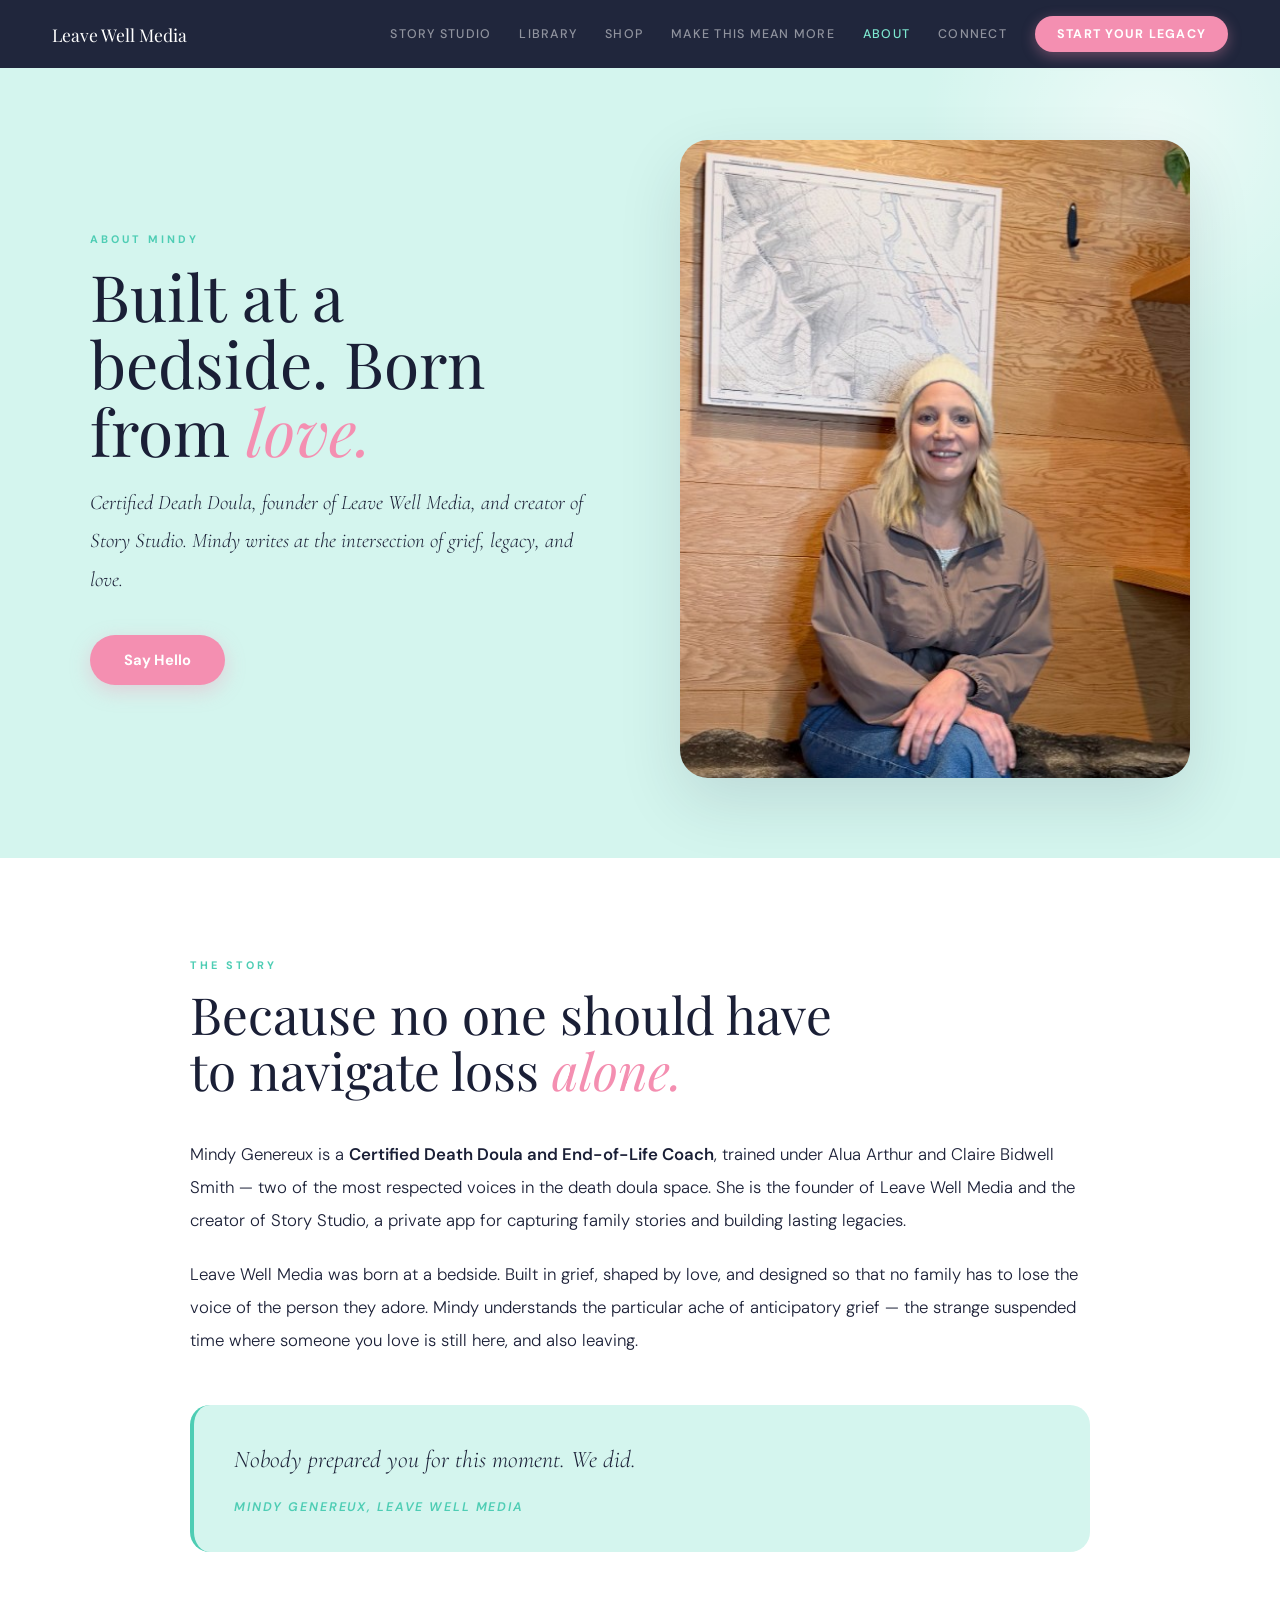
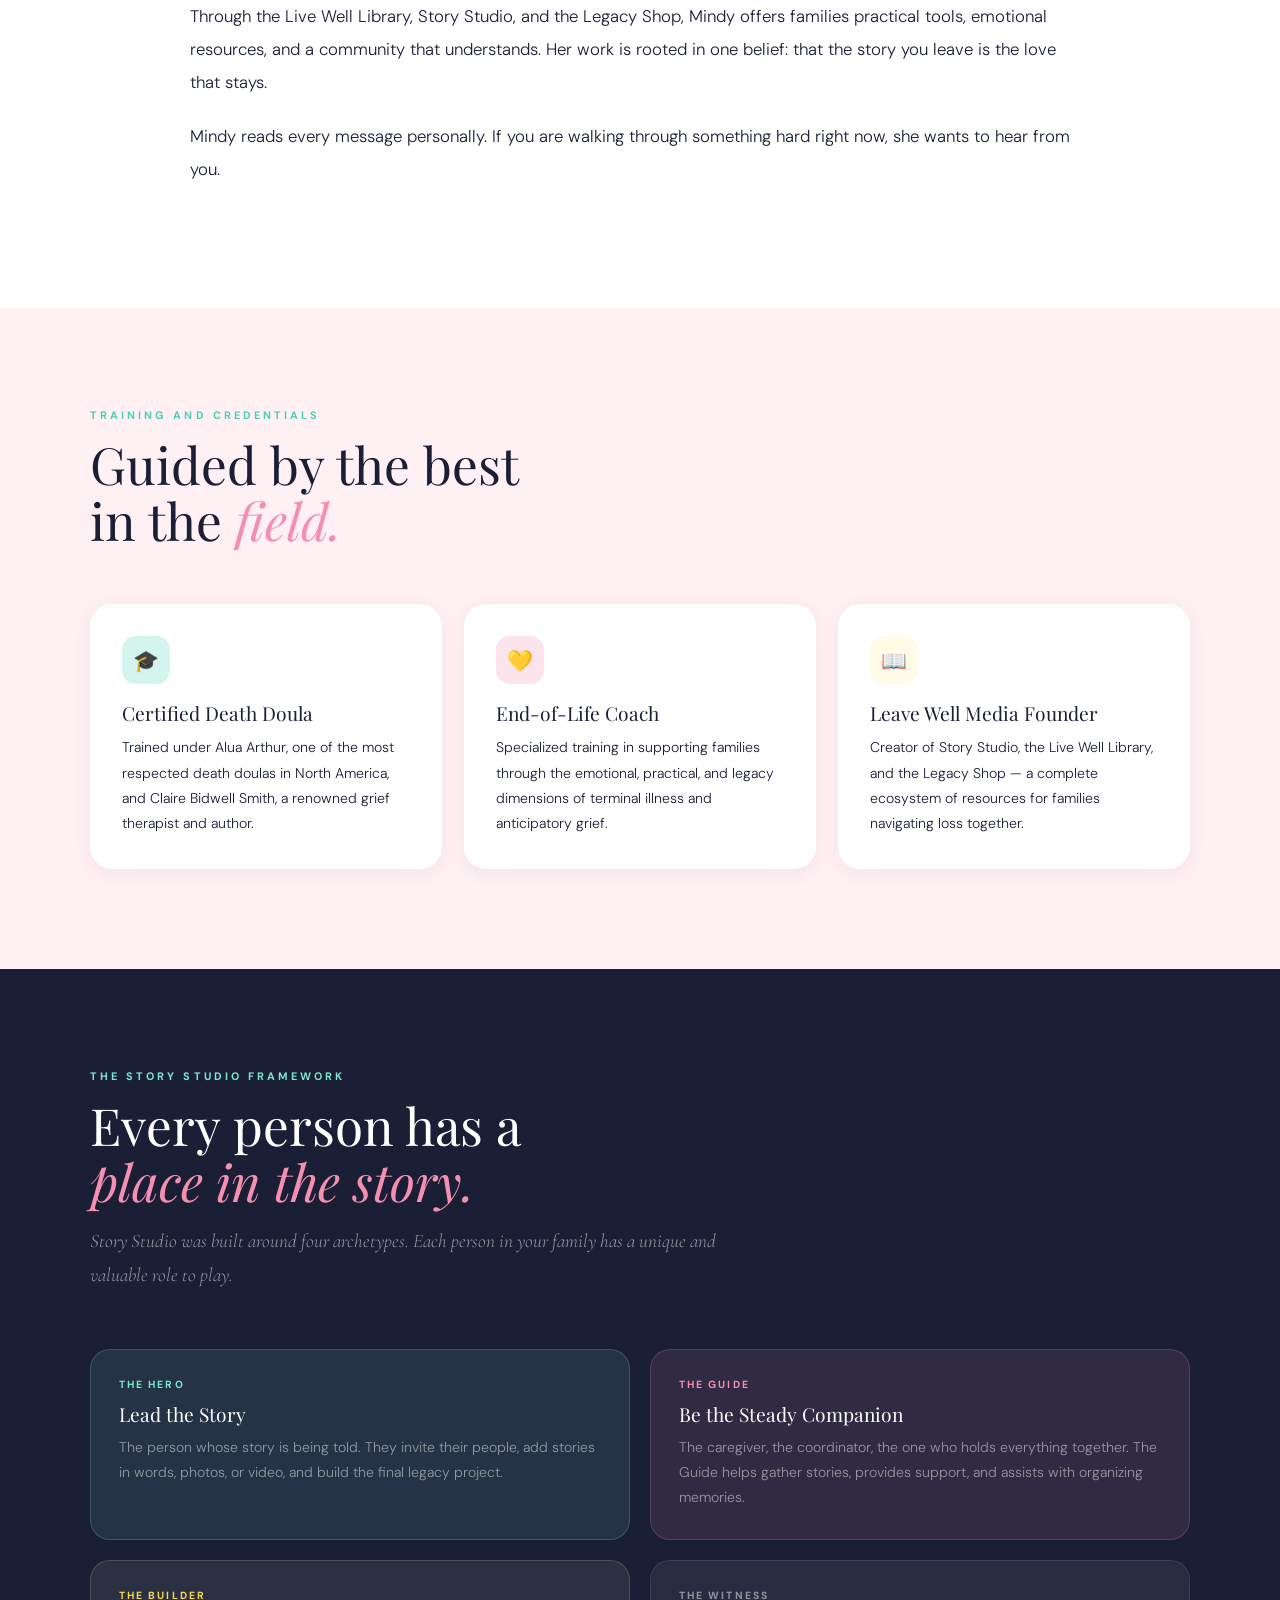
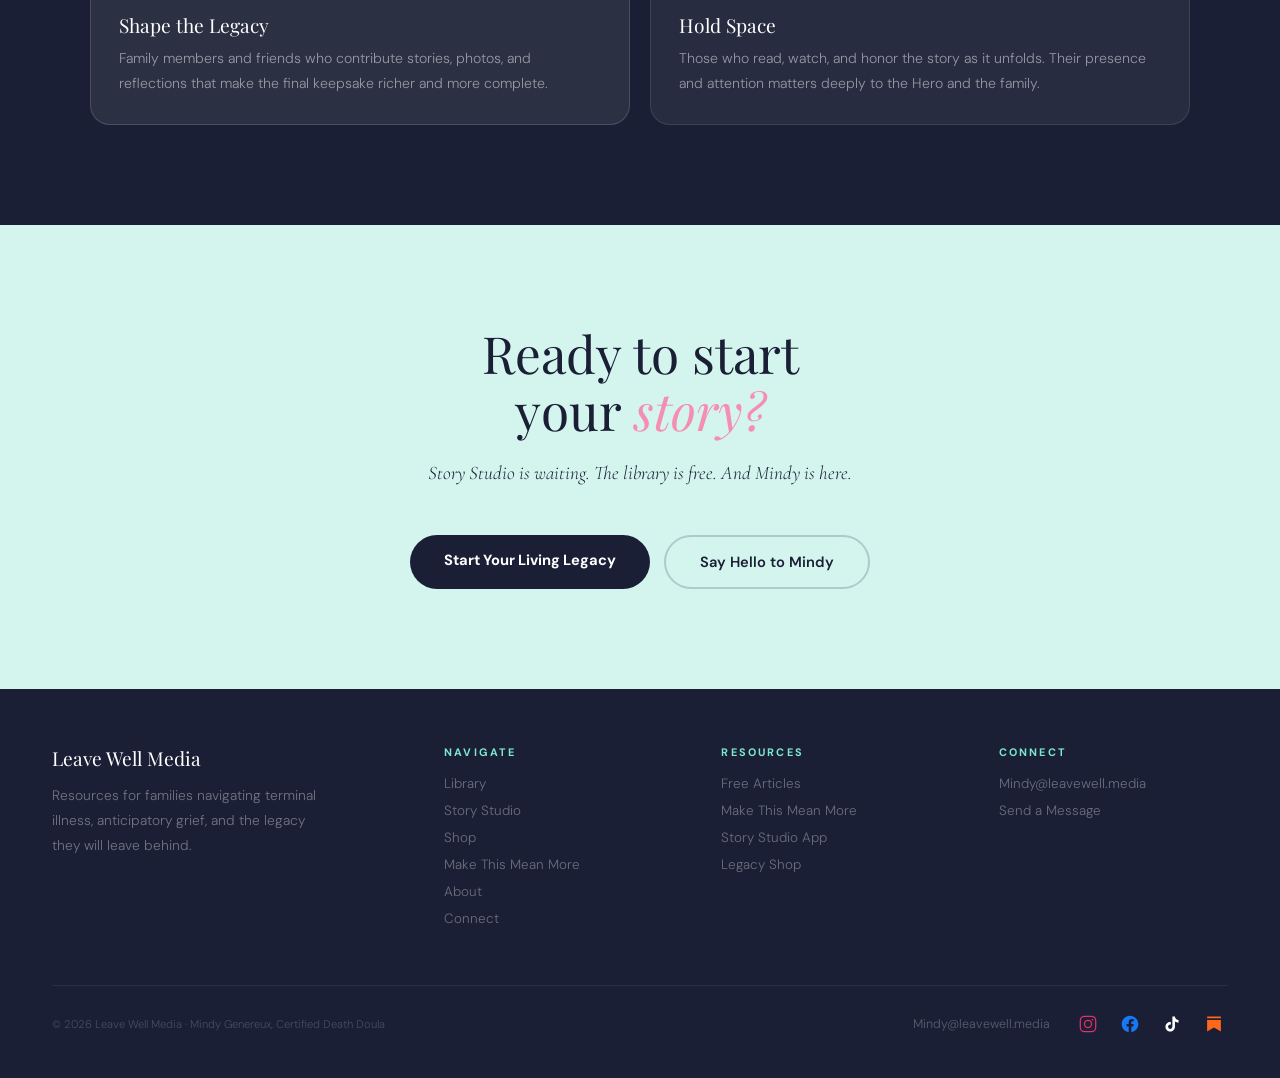
==== commit 1b0436fe: "Add Mindy's photo to the About page hero section Replaced the emoji placeholder with a real portrait" ====
--- a/about/index.html
+++ b/about/index.html
@@ -29,10 +29,8 @@
 .hero-sub{font-family:'Cormorant Garamond',serif;font-size:1.3rem;font-style:italic;color:var(--navy);line-height:1.85;margin-bottom:36px;}
 .btn-pink{background:var(--pink);color:var(--white);font-size:0.92rem;font-weight:700;padding:15px 34px;border-radius:28px;text-decoration:none;box-shadow:0 6px 20px rgba(244,143,177,0.35);transition:all 0.25s;display:inline-block;}
 .btn-pink:hover{transform:translateY(-2px);}
-.hero-photo{background:linear-gradient(135deg,var(--mint-bg),var(--pink-light));border-radius:28px;aspect-ratio:4/5;display:flex;align-items:center;justify-content:center;box-shadow:0 24px 64px rgba(26,31,54,0.12);}
-.hero-photo-placeholder{text-align:center;}
-.hero-photo-placeholder span{font-size:5rem;display:block;margin-bottom:12px;}
-.hero-photo-placeholder p{font-family:'Cormorant Garamond',serif;font-size:1.1rem;font-style:italic;color:var(--navy);}
+.hero-photo{border-radius:28px;overflow:hidden;aspect-ratio:4/5;box-shadow:0 24px 64px rgba(26,31,54,0.12);}
+.hero-photo img{width:100%;height:100%;object-fit:cover;object-position:center top;display:block;}
 
 /* BIO */
 .bio{padding:100px 52px;background:var(--white);}
@@ -147,10 +145,7 @@
       <a href="/connect/" class="btn-pink">Say Hello</a>
     </div>
     <div class="hero-photo">
-      <div class="hero-photo-placeholder">
-        <span>🌿</span>
-        <p>Mindy Genereux</p>
-      </div>
+      <img src="/images/mindy-about.png" alt="Mindy Genereux, Certified Death Doula and founder of Leave Well Media" width="800" height="1000">
     </div>
   </div>
 </section>
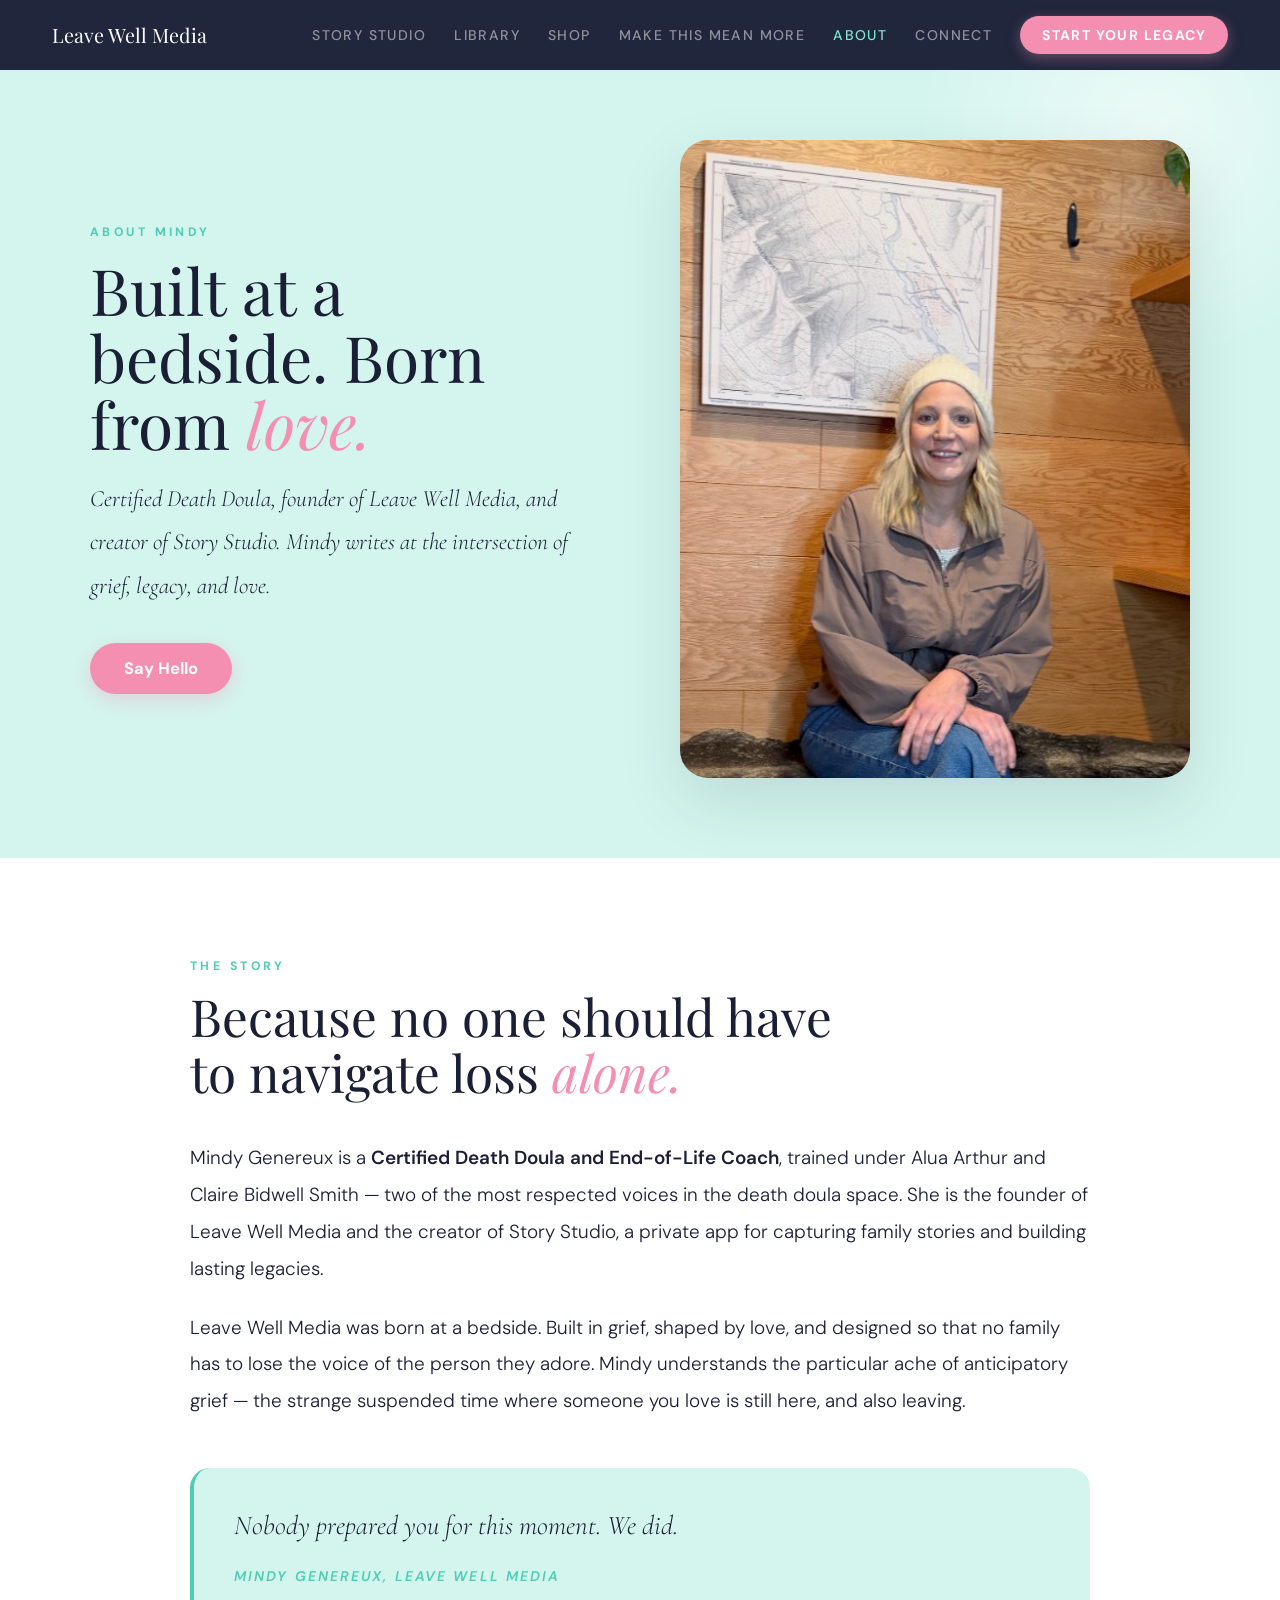
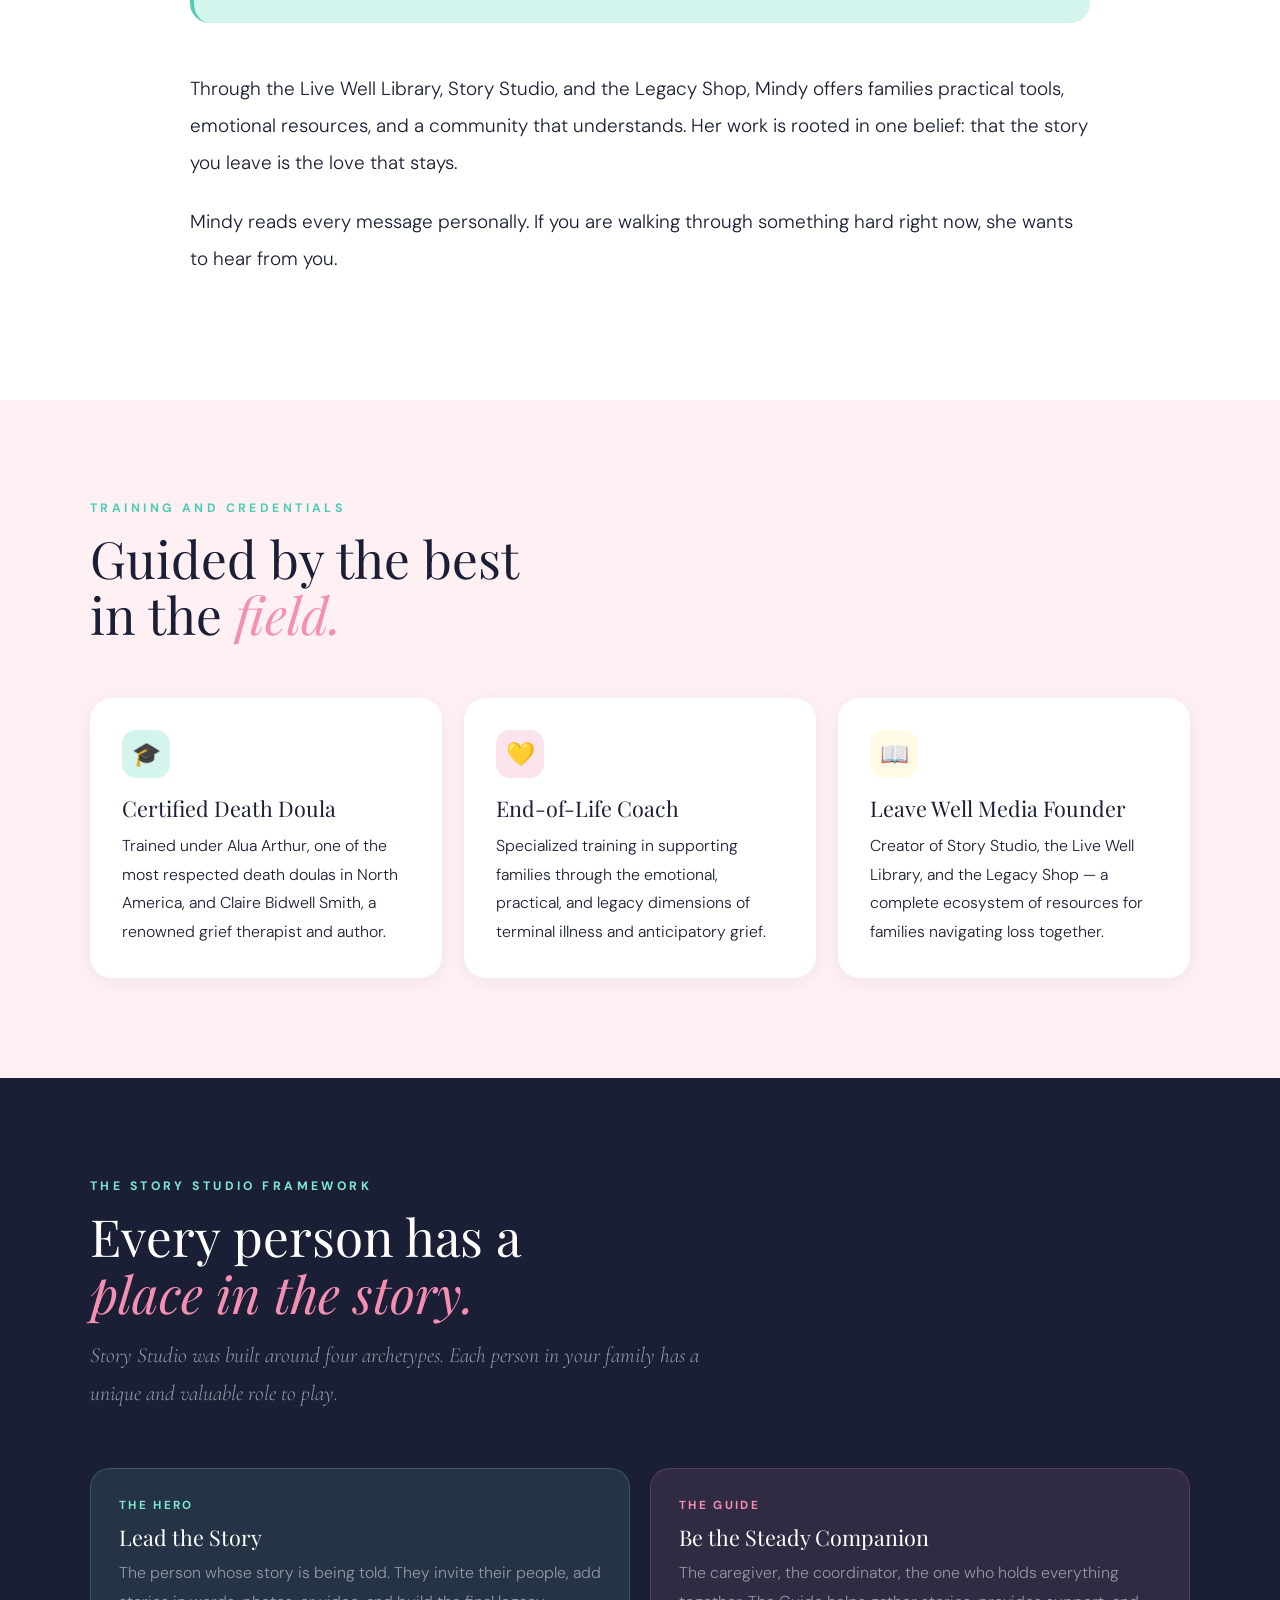
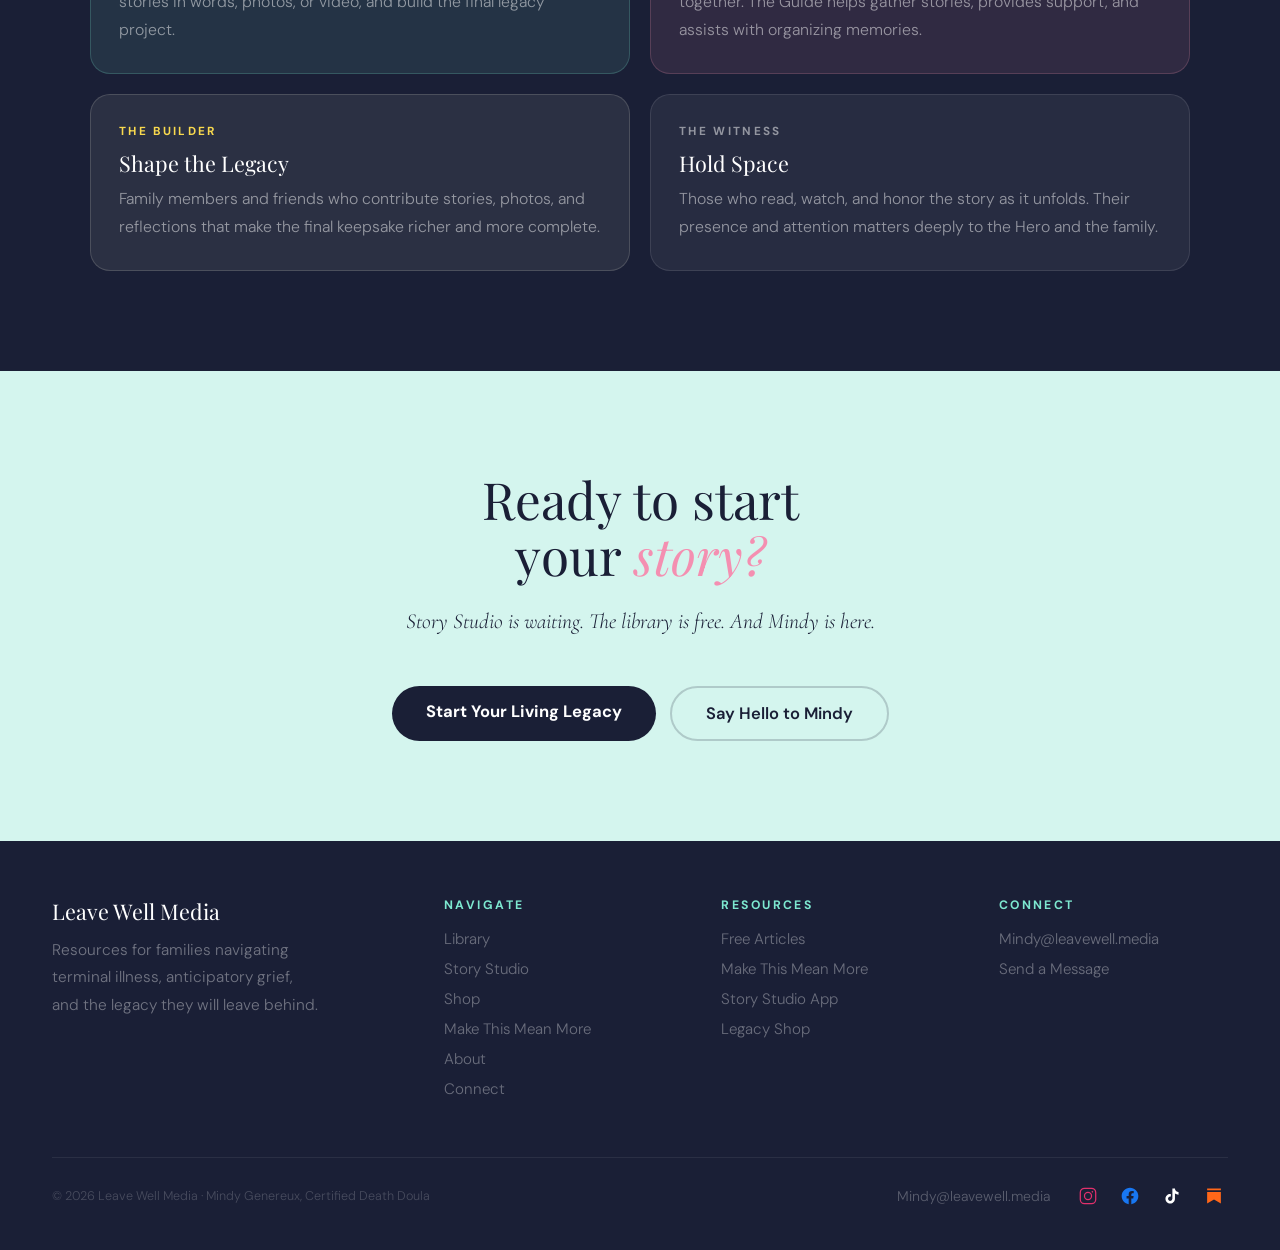
==== commit 42d68f73: "Site-wide: raise root font size to 112.5% (~18px) for readability html{font-size:112.5%} on all page" ====
--- a/about/index.html
+++ b/about/index.html
@@ -9,7 +9,7 @@
 <style>
 :root{--mint:#7de8d0;--mint-bg:#d4f5ee;--mint-deep:#4ecdb4;--pink:#f48fb1;--pink-light:#fce4ec;--blush:#fff0f4;--yellow:#fffbe6;--navy:#1a1f36;--white:#ffffff;--text:#2d3748;--cream:#fafffe;}
 *{box-sizing:border-box;margin:0;padding:0;}
-html{scroll-behavior:smooth;}
+html{scroll-behavior:smooth;font-size:112.5%;}
 body{font-family:'DM Sans',sans-serif;font-weight:300;overflow-x:hidden;background:var(--cream);}
 nav{position:fixed;top:0;left:0;right:0;z-index:100;padding:16px 52px;display:flex;justify-content:space-between;align-items:center;background:rgba(26,31,54,0.97);backdrop-filter:blur(10px);}
 .nav-logo{font-family:'Playfair Display',serif;font-size:1.1rem;color:var(--white);text-decoration:none;}
@@ -18,6 +18,18 @@
 .nav-links a:hover,.nav-links a.active{color:var(--mint);}
 .nav-cta{background:var(--pink);color:var(--white)!important;font-size:0.82rem;font-weight:700!important;padding:10px 22px;border-radius:22px;box-shadow:0 4px 14px rgba(244,143,177,0.35);transition:transform 0.2s;}
 .nav-cta:hover{transform:translateY(-1px);}
+.nav-hamburger{display:none;background:none;border:none;cursor:pointer;padding:6px;flex-direction:column;gap:5px;}
+.nav-hamburger span{display:block;width:22px;height:2px;background:var(--white);border-radius:2px;transition:all 0.3s;}
+.mobile-menu{position:fixed;top:0;right:-100%;width:280px;height:100vh;background:var(--navy);z-index:200;padding:80px 36px 40px;display:flex;flex-direction:column;gap:8px;transition:right 0.35s ease;box-shadow:-8px 0 30px rgba(0,0,0,0.3);}
+.mobile-menu.open{right:0;}
+.mobile-menu a{font-family:'DM Sans',sans-serif;font-size:0.95rem;font-weight:400;color:rgba(255,255,255,0.6);text-decoration:none;padding:10px 0;border-bottom:1px solid rgba(255,255,255,0.06);transition:color 0.2s;}
+.mobile-menu a:hover,.mobile-menu a.active{color:var(--mint);}
+.mobile-menu .mob-cta{background:var(--pink);color:var(--white);font-weight:700;padding:14px 28px;border-radius:24px;text-align:center;margin-top:16px;border:none;box-shadow:0 4px 14px rgba(244,143,177,0.35);}
+.mobile-menu-close{position:absolute;top:22px;right:22px;background:none;border:none;font-size:1.6rem;color:rgba(255,255,255,0.5);cursor:pointer;transition:color 0.2s;line-height:1;}
+.mobile-menu-close:hover{color:var(--white);}
+.mobile-overlay{position:fixed;inset:0;background:rgba(0,0,0,0.5);z-index:199;opacity:0;pointer-events:none;transition:opacity 0.35s;}
+.mobile-overlay.open{opacity:1;pointer-events:auto;}
+@media(max-width:900px){.nav-hamburger{display:flex;}}
 
 /* HERO */
 .hero{padding:140px 52px 80px;background:var(--mint-bg);position:relative;overflow:hidden;}
@@ -134,7 +146,20 @@
     <a href="/connect/">Connect</a>
     <a href="https://storystudio.media" class="nav-cta" target="_blank">Start Your Legacy</a>
   </div>
+  <button class="nav-hamburger" aria-label="Open menu"><span></span><span></span><span></span></button>
 </nav>
+<div class="mobile-overlay" id="mob-overlay"></div>
+<div class="mobile-menu" id="mob-menu">
+  <button class="mobile-menu-close" id="mob-close" aria-label="Close menu">&times;</button>
+  <a href="/">Home</a>
+  <a href="/story-studio/">Story Studio</a>
+  <a href="/live-well-library/">Library</a>
+  <a href="/legacy-shop/">Shop</a>
+  <a href="/make-this-mean-more/">Make This Mean More</a>
+  <a href="/about/" class="active">About</a>
+  <a href="/connect/">Connect</a>
+  <a href="https://storystudio.media" class="mob-cta" target="_blank">Start Your Legacy</a>
+</div>
 
 <section class="hero">
   <div class="hero-inner">
@@ -254,6 +279,9 @@
 const obs=new IntersectionObserver(e=>{e.forEach(el=>{if(el.isIntersecting){el.target.classList.add('visible');obs.unobserve(el.target);}});},{threshold:0.08});
 document.querySelectorAll('.fade-up').forEach(el=>obs.observe(el));
 </script>
+<script>
+(function(){const btn=document.querySelector('.nav-hamburger'),menu=document.getElementById('mob-menu'),overlay=document.getElementById('mob-overlay'),close=document.getElementById('mob-close');function toggle(open){menu.classList.toggle('open',open);overlay.classList.toggle('open',open);document.body.style.overflow=open?'hidden':'';}btn.addEventListener('click',()=>toggle(true));close.addEventListener('click',()=>toggle(false));overlay.addEventListener('click',()=>toggle(false));})();
+</script>
 <script defer src="/_vercel/insights/script.js"></script>
 </body>
 </html>
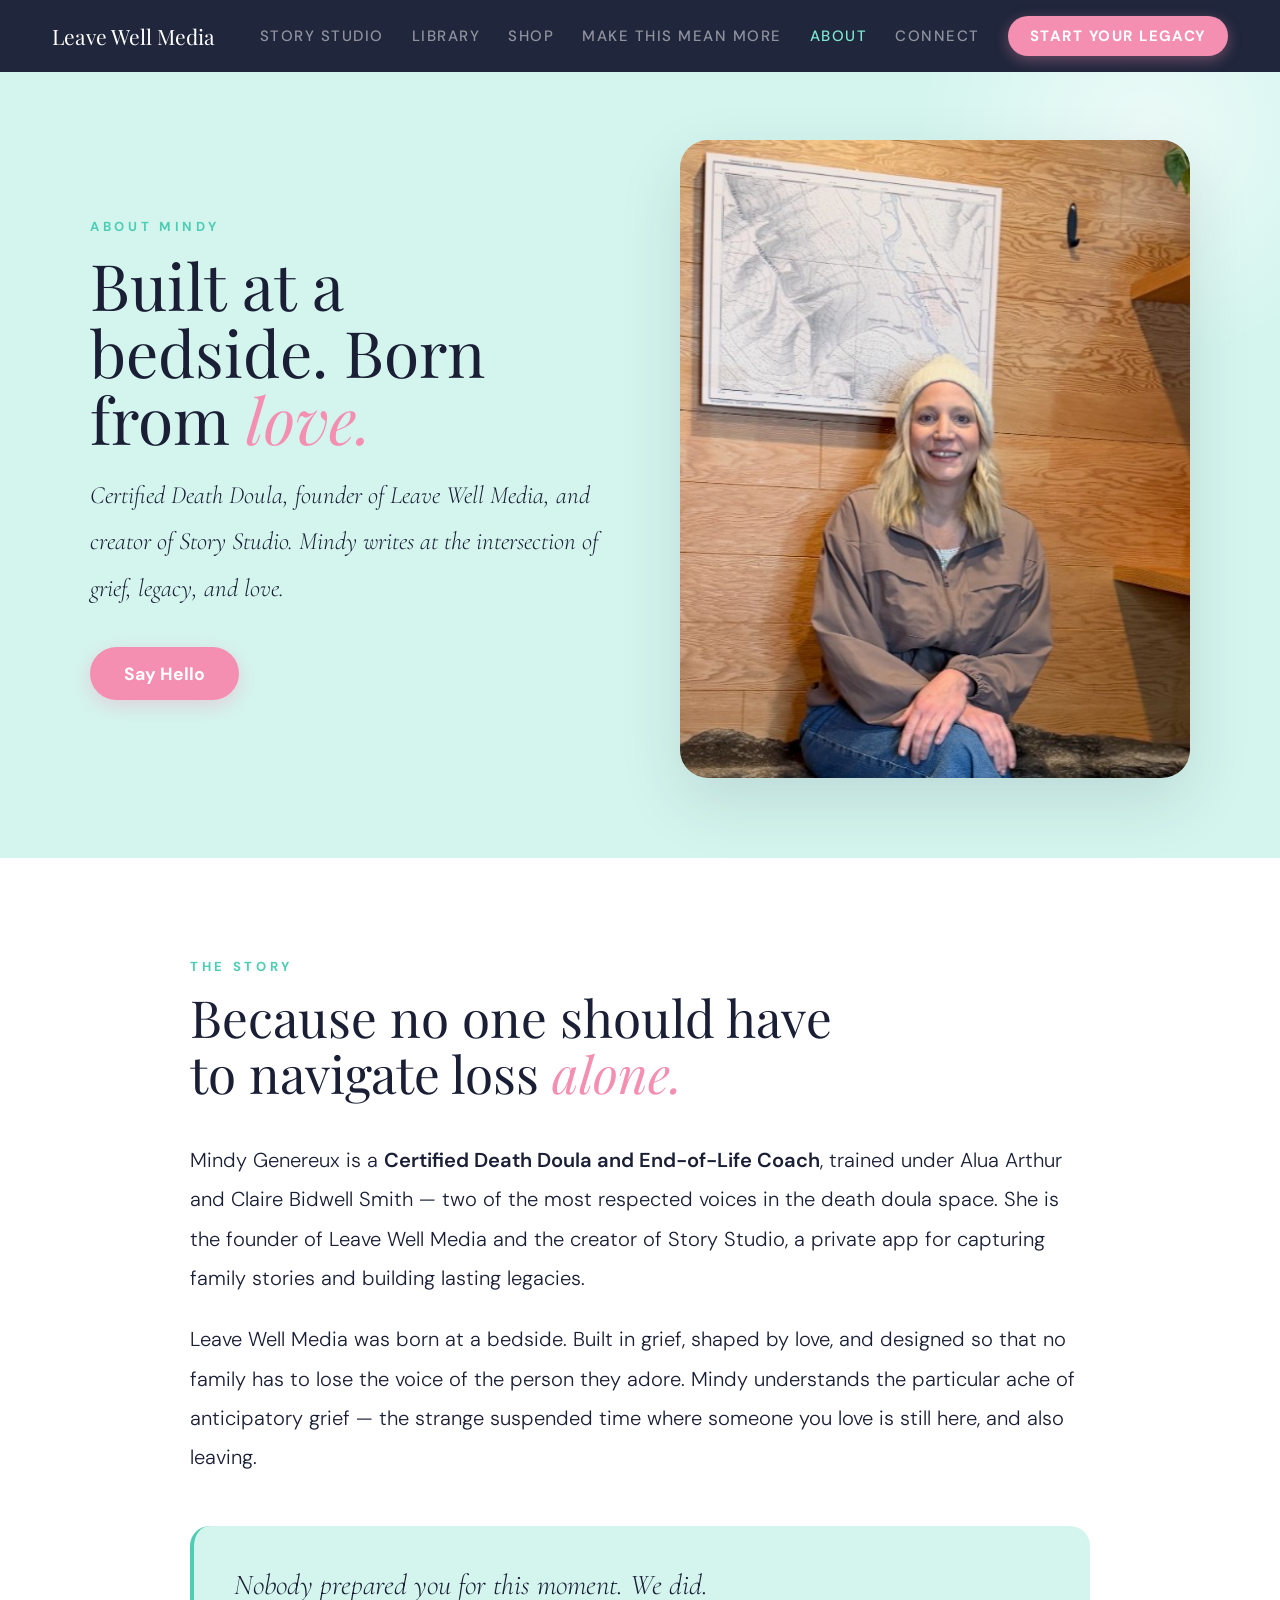
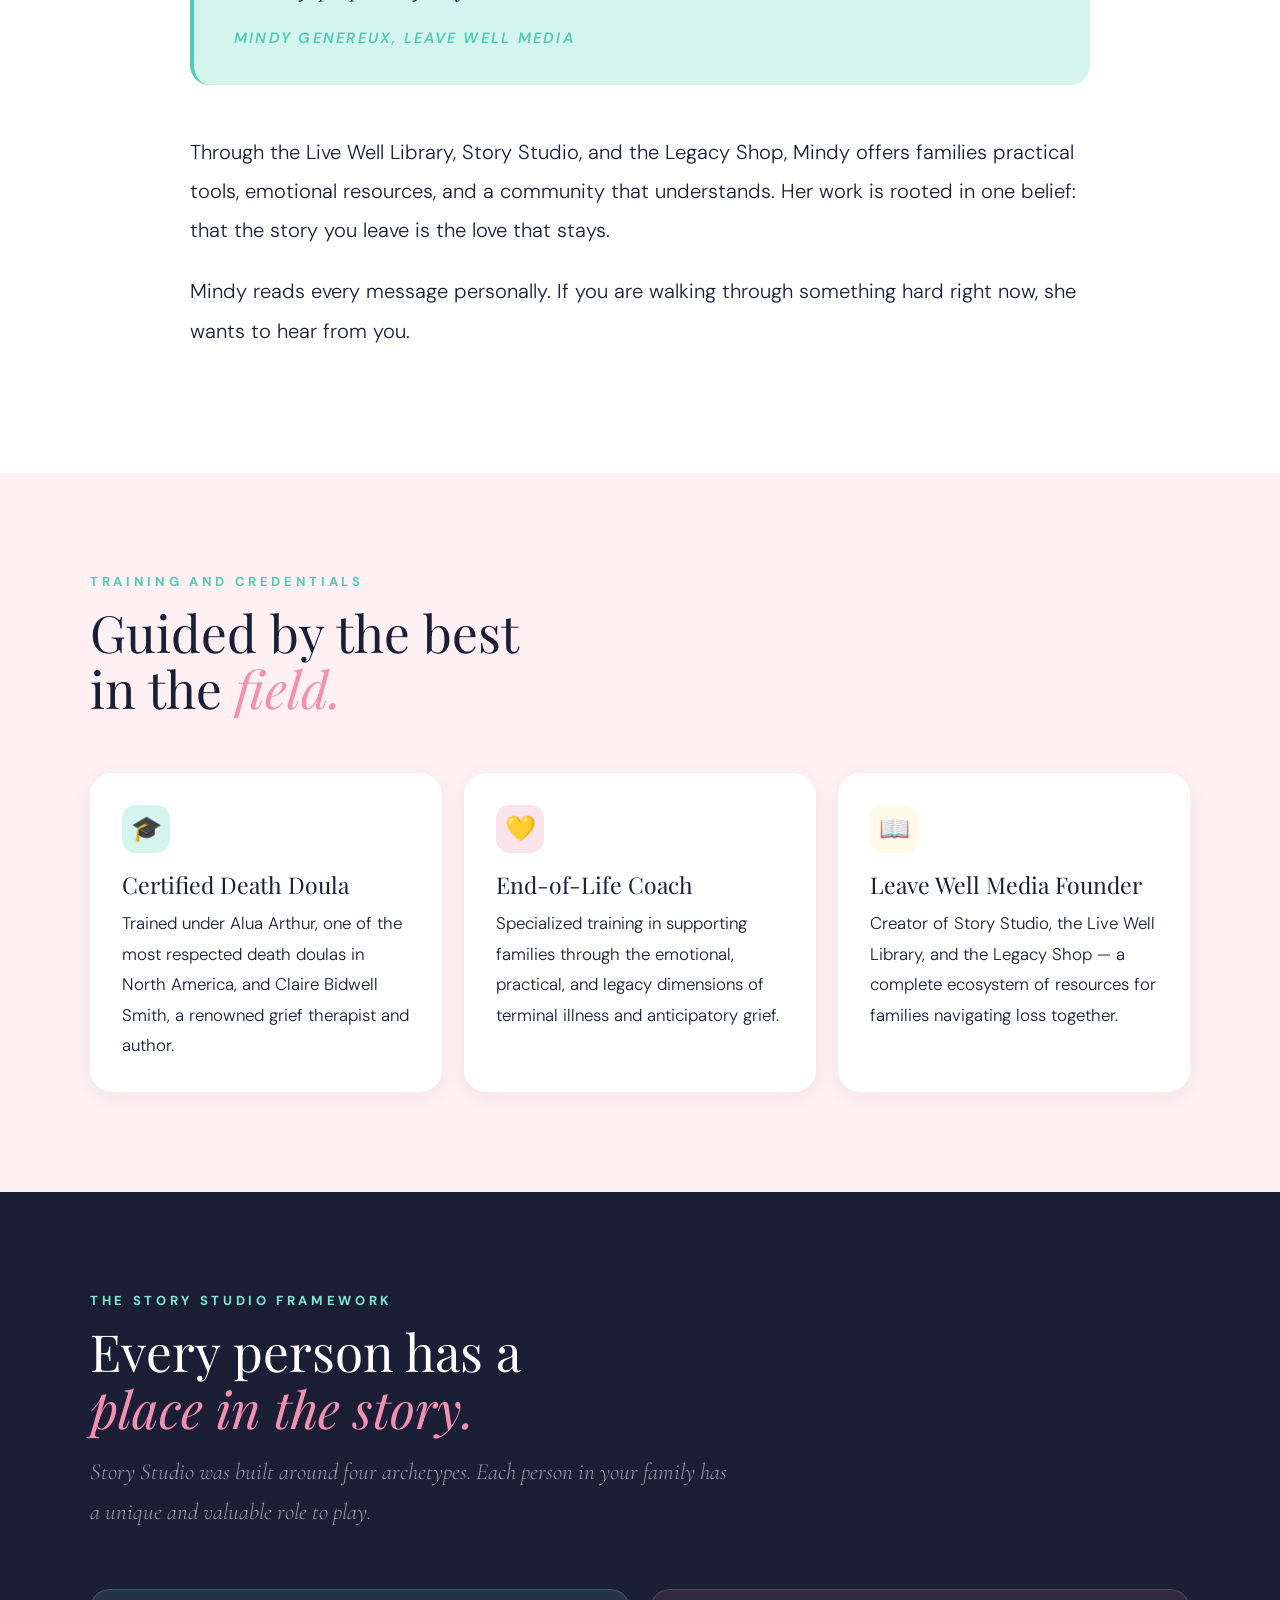
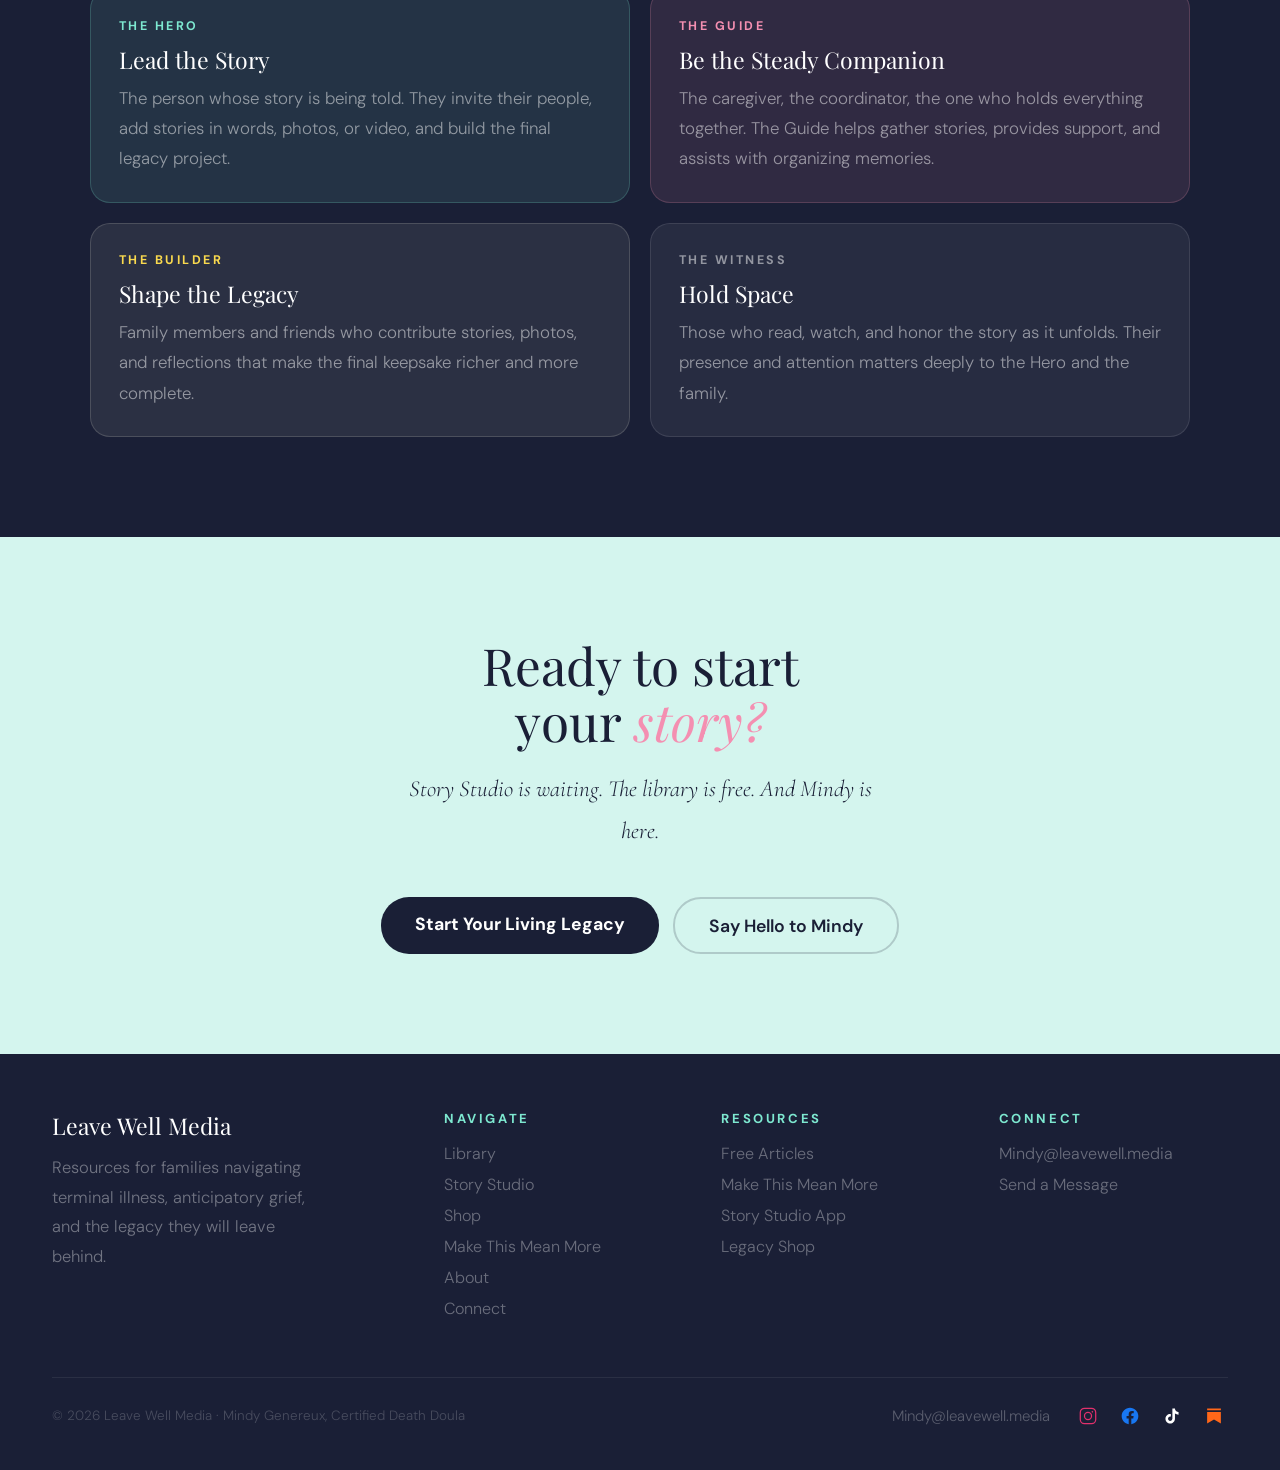
==== commit d9047df2: "Site-wide: root font-size 120% (~19.2px) for readability Made-with: Cursor" ====
--- a/about/index.html
+++ b/about/index.html
@@ -9,7 +9,7 @@
 <style>
 :root{--mint:#7de8d0;--mint-bg:#d4f5ee;--mint-deep:#4ecdb4;--pink:#f48fb1;--pink-light:#fce4ec;--blush:#fff0f4;--yellow:#fffbe6;--navy:#1a1f36;--white:#ffffff;--text:#2d3748;--cream:#fafffe;}
 *{box-sizing:border-box;margin:0;padding:0;}
-html{scroll-behavior:smooth;font-size:112.5%;}
+html{scroll-behavior:smooth;font-size:120%;}
 body{font-family:'DM Sans',sans-serif;font-weight:300;overflow-x:hidden;background:var(--cream);}
 nav{position:fixed;top:0;left:0;right:0;z-index:100;padding:16px 52px;display:flex;justify-content:space-between;align-items:center;background:rgba(26,31,54,0.97);backdrop-filter:blur(10px);}
 .nav-logo{font-family:'Playfair Display',serif;font-size:1.1rem;color:var(--white);text-decoration:none;}
